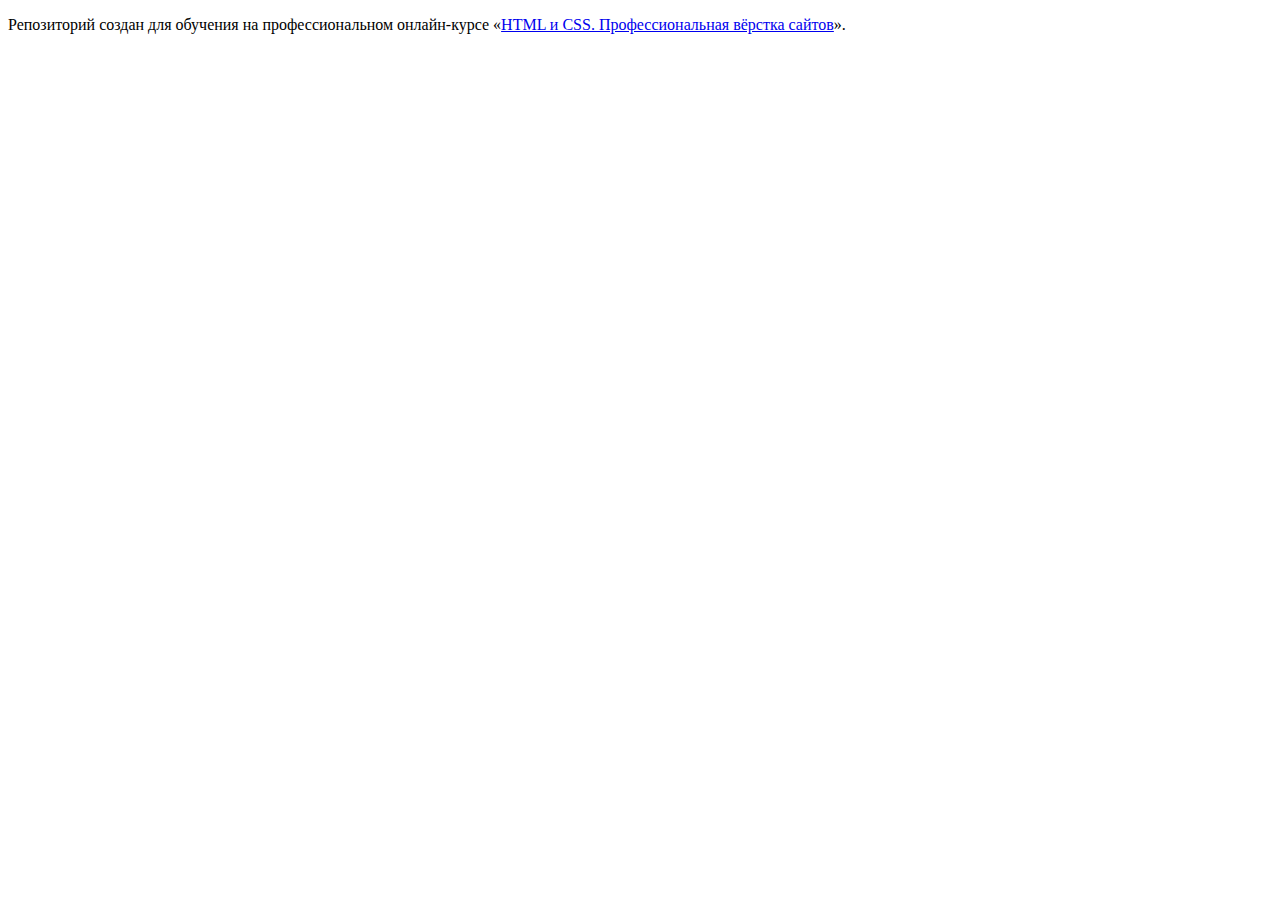
==== index.html @ f227cc2e ":hatching_chick:" ====
<!DOCTYPE html>
<html lang="ru">
  <head>
    <meta charset="utf-8">
    <title>HTML Academy: Седона</title>
  </head>
  <body>

    <p>Репозиторий создан для обучения на профессиональном онлайн‑курсе «<a href="https://htmlacademy.ru/intensive/htmlcss">HTML и CSS. Профессиональная вёрстка сайтов</a>».</p>

  </body>
</html>
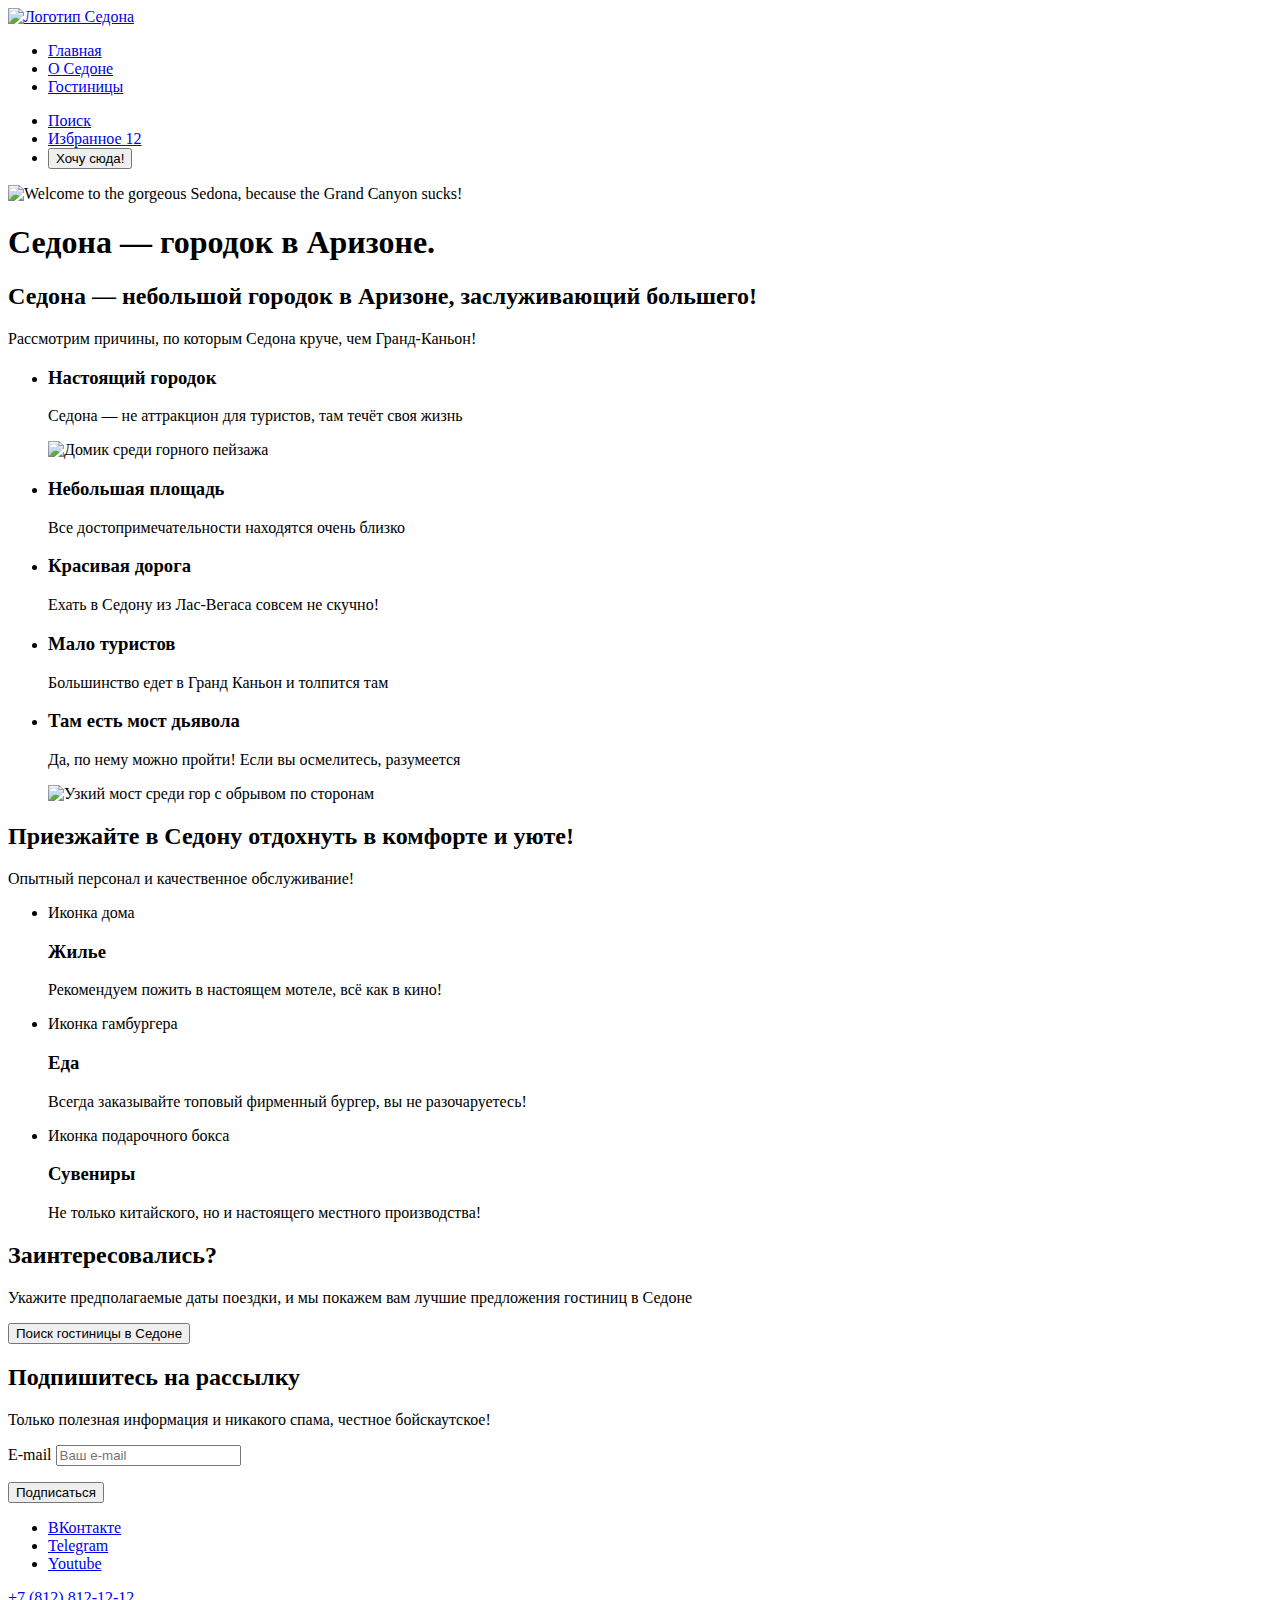
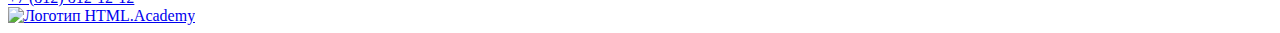
==== commit 6688d6e6: "Разметка всех страниц" ====
--- a/index.html
+++ b/index.html
@@ -1,12 +1,153 @@
 <!DOCTYPE html>
 <html lang="ru">
-  <head>
-    <meta charset="utf-8">
-    <title>HTML Academy: Седона</title>
-  </head>
-  <body>
-
-    <p>Репозиторий создан для обучения на профессиональном онлайн‑курсе «<a href="https://htmlacademy.ru/intensive/htmlcss">HTML и CSS. Профессиональная вёрстка сайтов</a>».</p>
-
-  </body>
+<head>
+  <meta charset="utf-8">
+  <title>HTML Academy: Седона</title>
+</head>
+<body>
+<header class="header-container" data-test="header">
+  <a href="index.html">
+    <img class="sedona-logo" src="" alt="Логотип Седона">
+  </a>
+  <nav class="nav-menu">
+    <ul>
+      <li class="nav-item nav-item-current">
+        <a class="nav-link" href="index.html">Главная</a>
+      </li>
+      <li class="nav-item">
+        <a class="nav-link" href="#">О Седоне</a>
+      </li>
+      <li class="nav-item">
+        <a class="nav-link" href="catalog.html">Гостиницы</a>
+      </li>
+    </ul>
+  </nav>
+  <div class="user-actions">
+    <ul>
+      <li class="nav-item">
+        <a class="nav-link nav-user-action-search" href="#">
+          <span class="visually-hidden">Поиск</span>
+        </a>
+      </li>
+      <li class="nav-item">
+        <a class="nav-link nav-user-action-favorite" href="#">
+          <span class="visually-hidden">Избранное</span>
+          <span class="favorite-count-item">12</span>
+        </a>
+      </li>
+      <li class="nav-item">
+        <button class="nav-link nav-user-action-to-book">Хочу сюда!</button>
+      </li>
+    </ul>
+  </div>
+</header>
+<main class="main-container" data-test="main">
+  <section class="hero" data-test="hero">
+    <img class="img-hero" src="#" alt="Welcome to the gorgeous Sedona, because the Grand Canyon sucks!">
+    <h1 class="visually-hidden">Седона — городок в Аризоне.</h1>
+  </section>
+  <section class="advantages" data-test="advantages">
+    <div class="advantage-wide-item">
+      <h2 class="wide-item-title">Седона — небольшой городок в Аризоне, заслуживающий большего!</h2>
+      <p class="wide-item-description">Рассмотрим причины, по которым Седона круче, чем Гранд-Каньон!</p>
+    </div>
+    <ul>
+      <li class="advantage-with-icon-item">
+        <div class="tile-item advantage-tile-item">
+          <h3 class="tile-item-title">Настоящий городок</h3>
+          <p class="tile-item-description">Седона — не аттракцион для туристов, там течёт своя жизнь</p>
+        </div>
+        <img class="advantage-img" src="" alt="Домик среди горного пейзажа">
+      </li>
+      <li class="tile-item advantage-tile-item">
+        <h3 class="tile-item-title">Небольшая площадь</h3>
+        <p class="tile-item-description">Все достопримечательности находятся очень близко</p>
+      </li>
+      <li class="tile-item advantage-tile-item">
+        <h3 class="tile-item-title">Красивая дорога</h3>
+        <p class="tile-item-description">Ехать в Седону из Лас-Вегаса совсем не скучно!</p>
+      </li>
+      <li class="tile-item advantage-tile-item">
+        <h3 class="tile-item-title">Мало туристов</h3>
+        <p class="tile-item-description">Большинство едет в Гранд Каньон и толпится там</p>
+      </li>
+      <li class="advantage-with-icon-item">
+        <div class="tile-item advantage-tile-item">
+          <h3 class="tile-item-title">Там есть мост дьявола</h3>
+          <p class="tile-item-description">Да, по нему можно пройти! Если вы осмелитесь, разумеется</p>
+        </div>
+        <img class="advantage-img" src="" alt="Узкий мост среди гор с обрывом по сторонам">
+      </li>
+    </ul>
+  </section>
+  <section class="infrastructure-description">
+    <div class="infrastructure-wide-item">
+      <h2 class="wide-item-title">Приезжайте в Седону отдохнуть в комфорте и уюте!</h2>
+      <p class="wide-item-description">Опытный персонал и качественное обслуживание!</p>
+    </div>
+    <ul class="infrastructure-items-list">
+      <li class="tile-item infrastructure-item">
+        <span class="visually-hidden">Иконка дома</span>
+        <h3 class="tile-item-title">Жилье</h3>
+        <p class="tile-item-description">Рекомендуем пожить в настоящем мотеле, всё как в кино!</p>
+      </li>
+      <li class="tile-item infrastructure-item">
+        <span class="visually-hidden">Иконка гамбургера</span>
+        <h3 class="tile-item-title">Еда</h3>
+        <p class="tile-item-description">Всегда заказывайте топовый фирменный бургер, вы не разочаруетесь!</p>
+      </li>
+      <li class="tile-item infrastructure-item">
+        <span class="visually-hidden">Иконка подарочного бокса</span>
+        <h3 class="tile-item-title">Сувениры</h3>
+        <p class="tile-item-description">Не только китайского, но и настоящего местного производства!</p>
+      </li>
+    </ul>
+  </section>
+  <section class="hotel-search-container" data-test="search">
+    <div>
+      <h2 class="wide-item-title">Заинтересовались?</h2>
+      <p class="wide-item-description">Укажите предполагаемые даты поездки, и мы покажем вам лучшие предложения гостиниц в Седоне</p>
+    </div>
+    <button class="hotel-search-btn">Поиск гостиницы в Седоне</button>
+  </section>
+  <aside class="index-page-subscribe subscribe-container" data-test="subscribe">
+    <div>
+      <h2 class="wide-item-title subscribe-title">Подпишитесь на рассылку</h2>
+      <p class="wide-item-description subscribe-description">Только полезная информация и никакого спама, честное бойскаутское!</p>
+    </div>
+    <form class="subscribe-form" action="https://echo.htmlacademy.ru/courses" method="post">
+      <p class="subscribe-form-name">
+        <label class="visually-hidden" for="email">E-mail</label>
+        <input type="email" id="email" name="email" placeholder="Ваш e-mail">
+      </p>
+      <button class="subscribe-btn" type="submit">Подписаться</button>
+    </form>
+  </aside>
+</main>
+<footer class="footer-container" data-test="footer">
+  <ul class="social-media">
+    <li class="social-media-item">
+      <a class="social-media-link" href="https://vk.com/htmlacademy">
+        <span class="visually-hidden">ВКонтакте</span>
+      </a>
+    </li>
+    <li class="social-media-item">
+      <a class="social-media-link" href="https://t.me/htmlacademy">
+        <span class="visually-hidden">Telegram</span>
+      </a>
+    </li>
+    <li class="social-media-item">
+      <a class="social-media-link" href="https://www.youtube.com/user/htmlacademyru">
+        <span class="visually-hidden">Youtube</span>
+      </a>
+    </li>
+  </ul>
+  <div class="phone">
+    <a href="tel:+78128121212">+7 (812) 812-12-12</a>
+  </div>
+  <a class="copyright" href="https://htmlacademy.ru/">
+    <img class="html-academy-logo" src="#" alt="Логотип HTML.Academy">
+  </a>
+</footer>
+</body>
 </html>
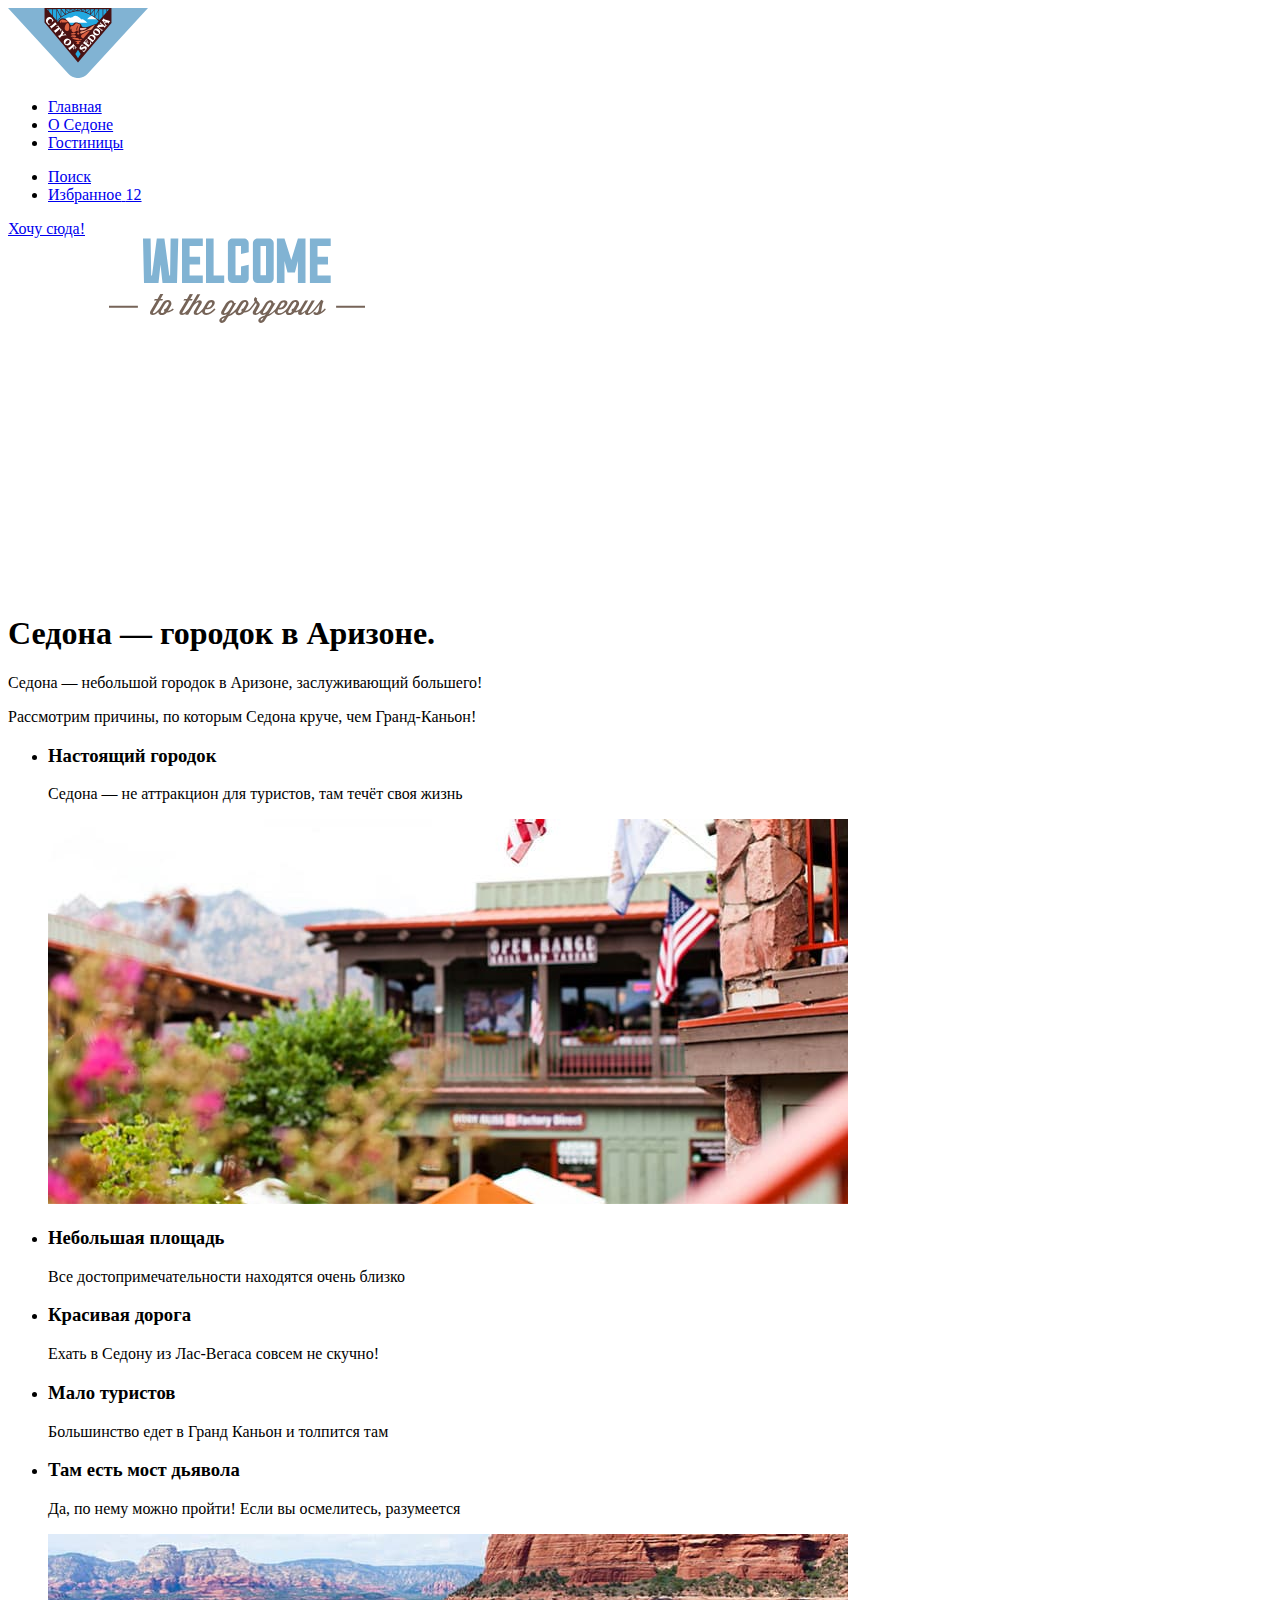
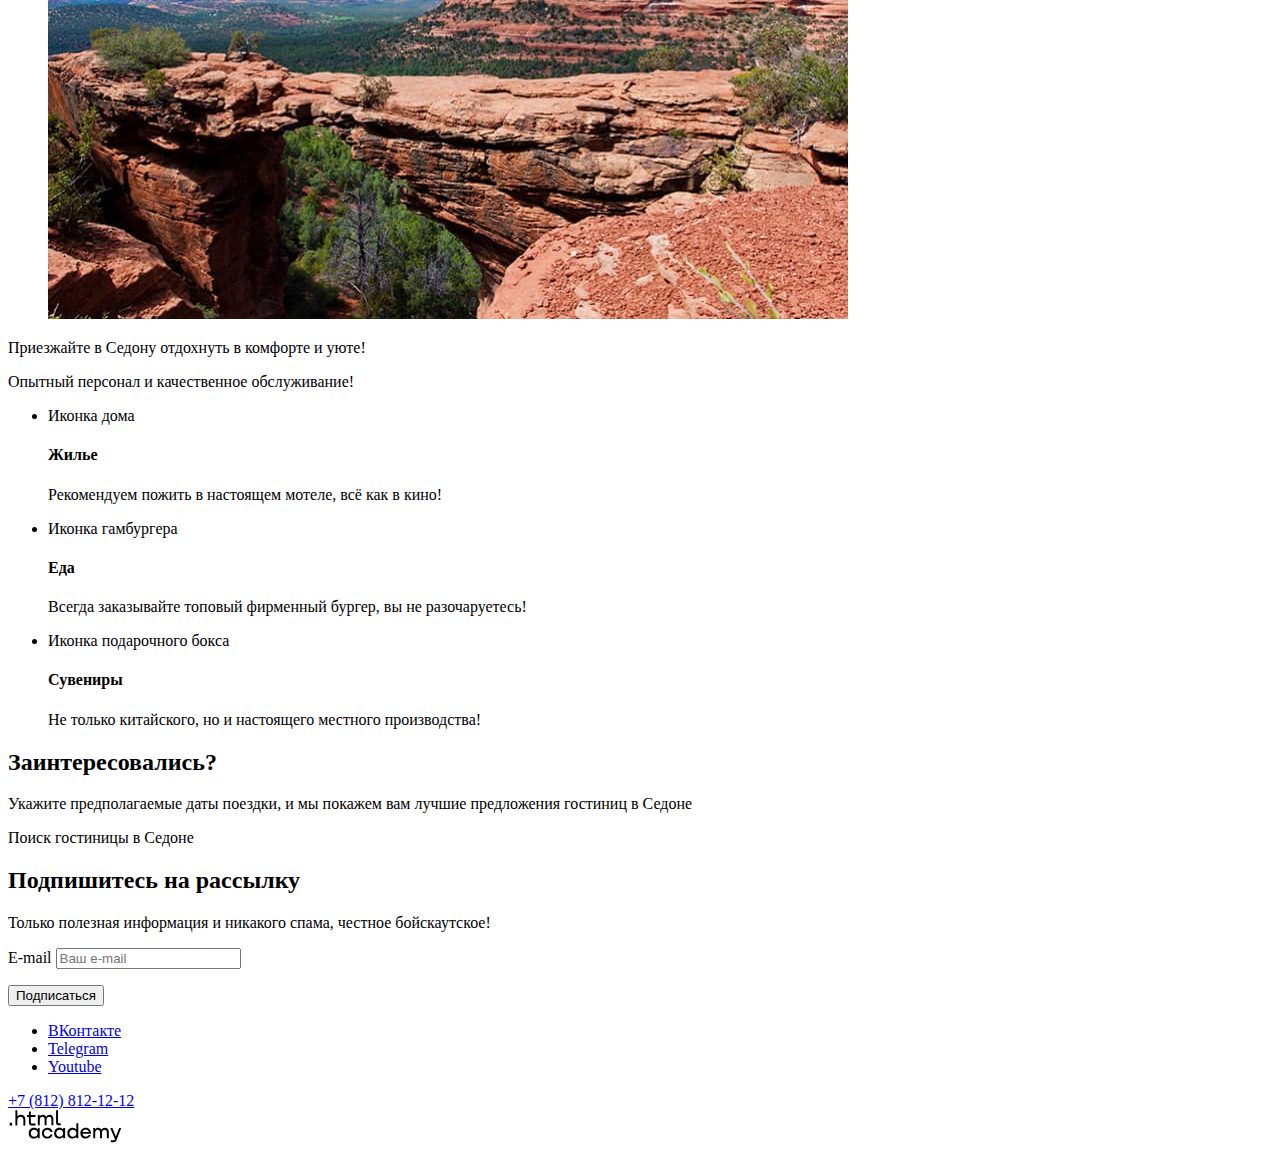
==== commit 1251bf55: "Добавил основную графику. В папку images скомпоновал необходимые изображения." ====
--- a/index.html
+++ b/index.html
@@ -7,7 +7,7 @@
 <body>
 <header class="header-container" data-test="header">
   <a href="index.html">
-    <img class="sedona-logo" src="" alt="Логотип Седона">
+    <img class="sedona-logo" src="images/logo-sedona.svg" width="140" height="70" alt="Логотип города Седона.">
   </a>
   <nav class="nav-menu">
     <ul>
@@ -35,20 +35,18 @@
           <span class="favorite-count-item">12</span>
         </a>
       </li>
-      <li class="nav-item">
-        <button class="nav-link nav-user-action-to-book">Хочу сюда!</button>
-      </li>
     </ul>
+    <a class="nav-link user-action-to-book" href="#">Хочу сюда!</a>
   </div>
 </header>
 <main class="main-container" data-test="main">
   <section class="hero" data-test="hero">
-    <img class="img-hero" src="#" alt="Welcome to the gorgeous Sedona, because the Grand Canyon sucks!">
+    <img class="img-hero" src="images/sedona-tagline.svg" width="458" height="352" alt="Welcome to the gorgeous Sedona, because the Grand Canyon sucks!">
     <h1 class="visually-hidden">Седона — городок в Аризоне.</h1>
   </section>
   <section class="advantages" data-test="advantages">
     <div class="advantage-wide-item">
-      <h2 class="wide-item-title">Седона — небольшой городок в Аризоне, заслуживающий большего!</h2>
+      <p class="wide-item-title">Седона — небольшой городок в Аризоне, заслуживающий большего!</p>
       <p class="wide-item-description">Рассмотрим причины, по которым Седона круче, чем Гранд-Каньон!</p>
     </div>
     <ul>
@@ -57,7 +55,7 @@
           <h3 class="tile-item-title">Настоящий городок</h3>
           <p class="tile-item-description">Седона — не аттракцион для туристов, там течёт своя жизнь</p>
         </div>
-        <img class="advantage-img" src="" alt="Домик среди горного пейзажа">
+        <img class="advantage-img" src="images/main/photo-1.jpg" width="800" height="385" alt="Домики на фоне гор.">
       </li>
       <li class="tile-item advantage-tile-item">
         <h3 class="tile-item-title">Небольшая площадь</h3>
@@ -76,29 +74,29 @@
           <h3 class="tile-item-title">Там есть мост дьявола</h3>
           <p class="tile-item-description">Да, по нему можно пройти! Если вы осмелитесь, разумеется</p>
         </div>
-        <img class="advantage-img" src="" alt="Узкий мост среди гор с обрывом по сторонам">
+        <img class="advantage-img" src="images/main/photo-2.jpg" alt="Каньон, горы, снова горы.">
       </li>
     </ul>
   </section>
   <section class="infrastructure-description">
     <div class="infrastructure-wide-item">
-      <h2 class="wide-item-title">Приезжайте в Седону отдохнуть в комфорте и уюте!</h2>
+      <p class="wide-item-title">Приезжайте в Седону отдохнуть в комфорте и уюте!</p>
       <p class="wide-item-description">Опытный персонал и качественное обслуживание!</p>
     </div>
     <ul class="infrastructure-items-list">
       <li class="tile-item infrastructure-item">
         <span class="visually-hidden">Иконка дома</span>
-        <h3 class="tile-item-title">Жилье</h3>
+        <h4 class="tile-item-title">Жилье</h4>
         <p class="tile-item-description">Рекомендуем пожить в настоящем мотеле, всё как в кино!</p>
       </li>
       <li class="tile-item infrastructure-item">
         <span class="visually-hidden">Иконка гамбургера</span>
-        <h3 class="tile-item-title">Еда</h3>
+        <h4 class="tile-item-title">Еда</h4>
         <p class="tile-item-description">Всегда заказывайте топовый фирменный бургер, вы не разочаруетесь!</p>
       </li>
       <li class="tile-item infrastructure-item">
         <span class="visually-hidden">Иконка подарочного бокса</span>
-        <h3 class="tile-item-title">Сувениры</h3>
+        <h4 class="tile-item-title">Сувениры</h4>
         <p class="tile-item-description">Не только китайского, но и настоящего местного производства!</p>
       </li>
     </ul>
@@ -108,7 +106,7 @@
       <h2 class="wide-item-title">Заинтересовались?</h2>
       <p class="wide-item-description">Укажите предполагаемые даты поездки, и мы покажем вам лучшие предложения гостиниц в Седоне</p>
     </div>
-    <button class="hotel-search-btn">Поиск гостиницы в Седоне</button>
+    <a class="hotel-search-btn">Поиск гостиницы в Седоне</a>
   </section>
   <aside class="index-page-subscribe subscribe-container" data-test="subscribe">
     <div>
@@ -146,7 +144,7 @@
     <a href="tel:+78128121212">+7 (812) 812-12-12</a>
   </div>
   <a class="copyright" href="https://htmlacademy.ru/">
-    <img class="html-academy-logo" src="#" alt="Логотип HTML.Academy">
+    <img class="html-academy-logo" src="images/logo-html-academy.svg" width="115" height="33" alt="Логотип HTML Academy">
   </a>
 </footer>
 </body>
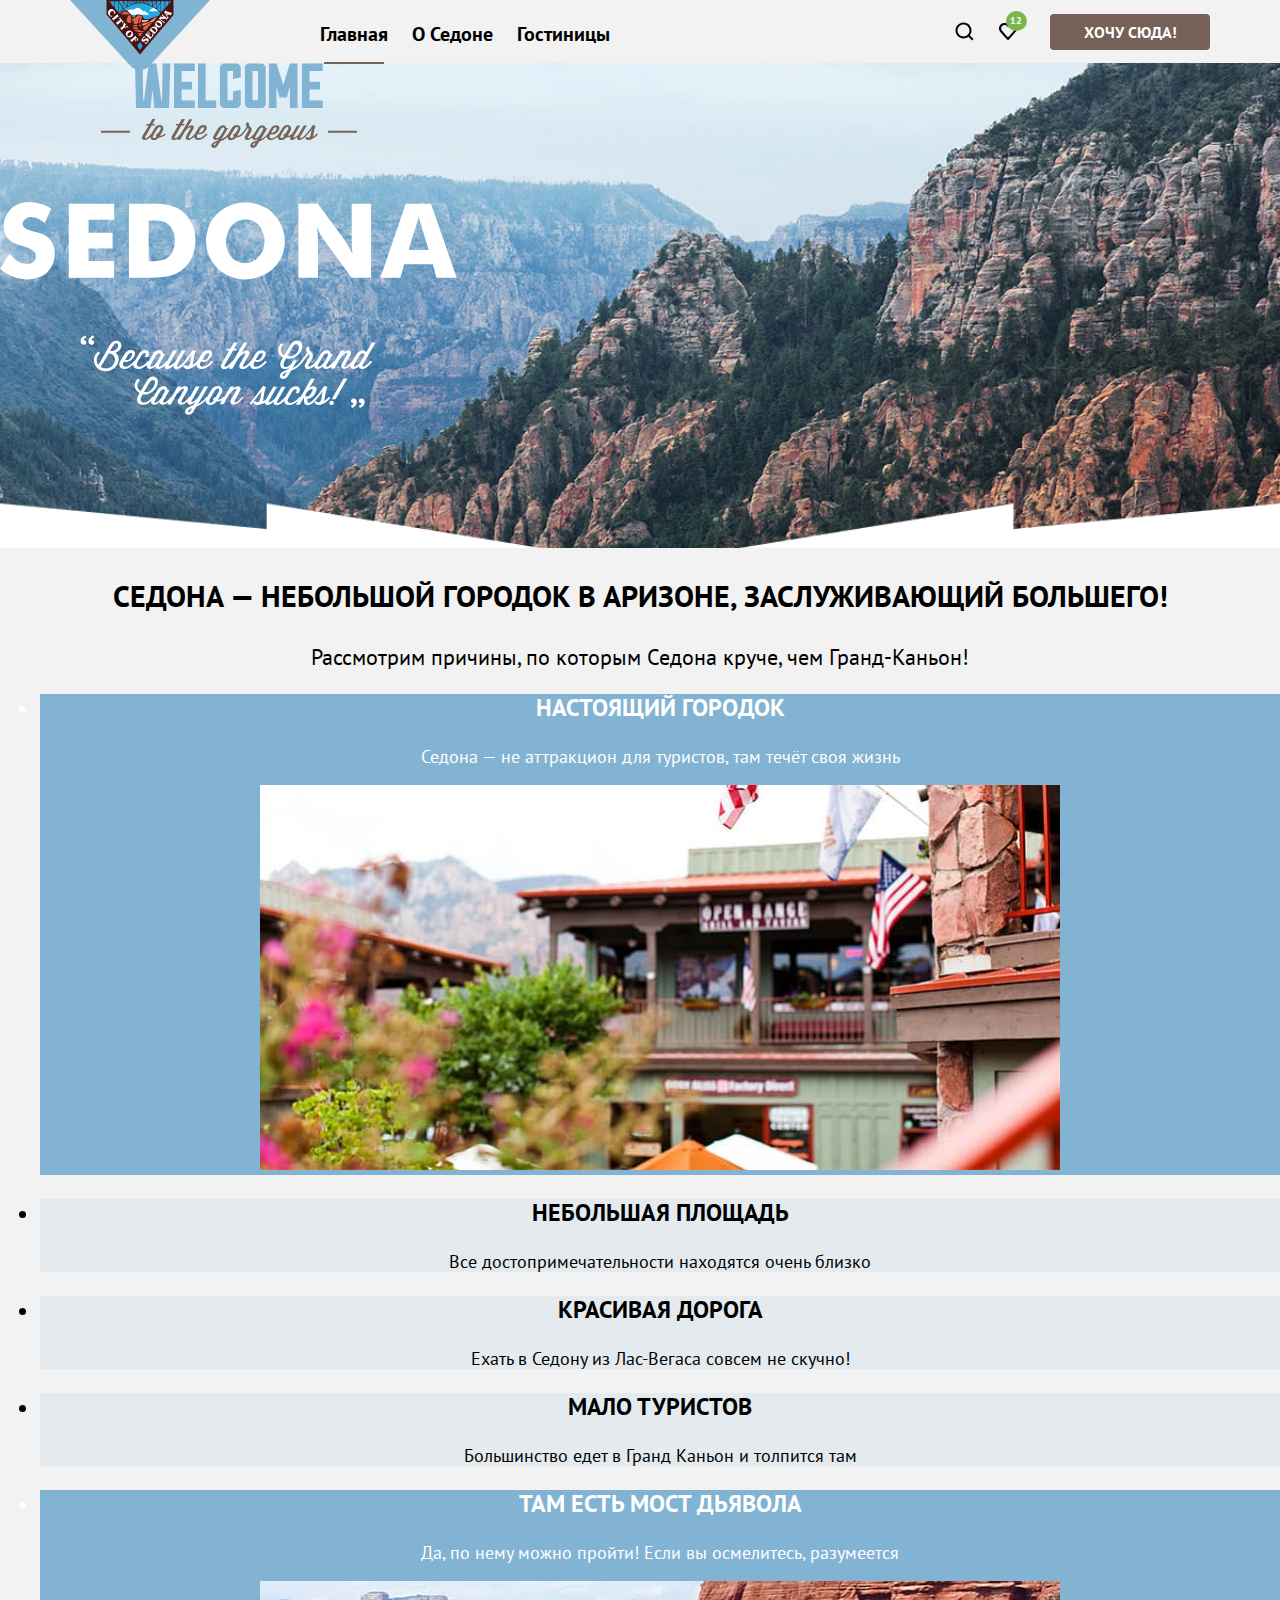
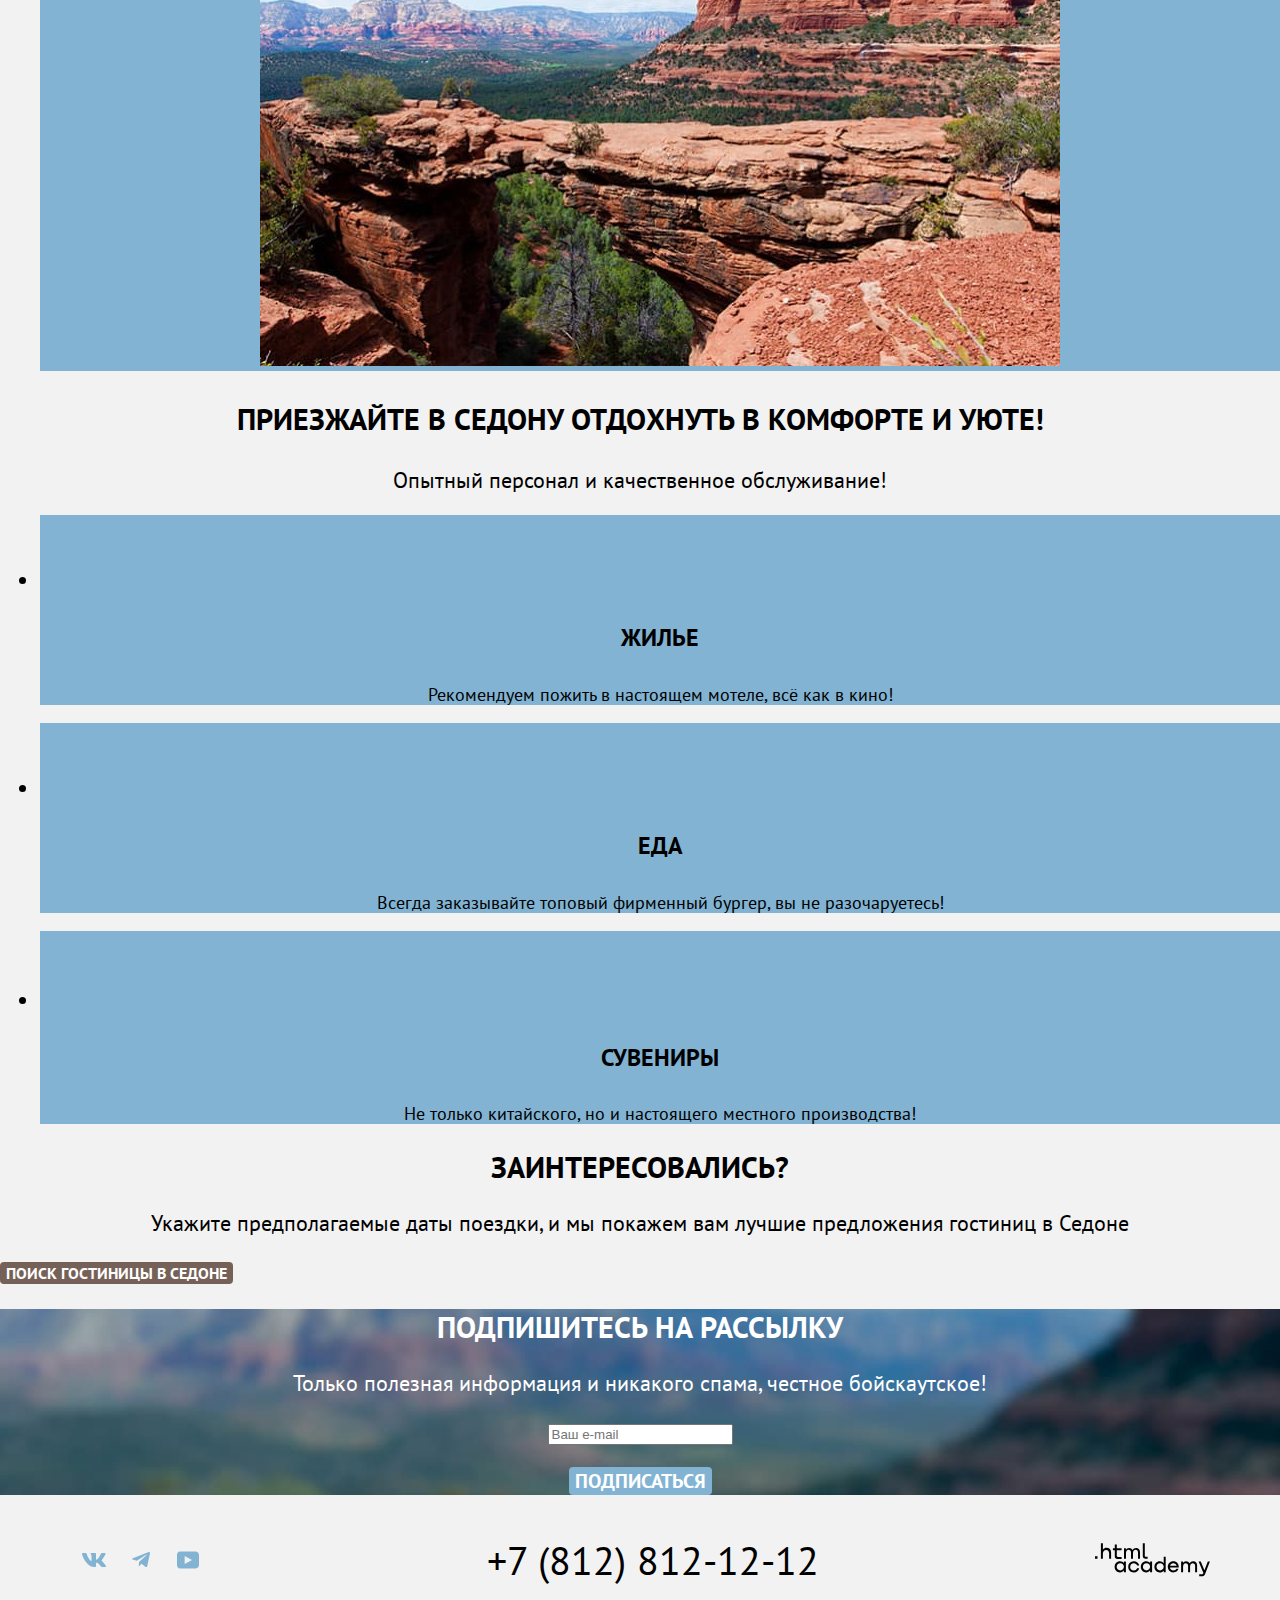
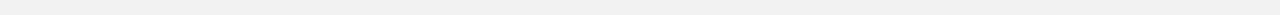
==== commit 99d9900d: "Завершил верстку header, footer. Для изображений добавил draggable=false." ====
--- a/index.html
+++ b/index.html
@@ -3,45 +3,80 @@
 <head>
   <meta charset="utf-8">
   <title>HTML Academy: Седона</title>
+  <link rel="stylesheet" href="./styles/styles.css">
+  <link rel="icon" type="image/png" sizes="32x32" href="./images/favicon.png">
 </head>
 <body>
 <header class="header-container" data-test="header">
-  <a href="index.html">
-    <img class="sedona-logo" src="images/logo-sedona.svg" width="140" height="70" alt="Логотип города Седона.">
-  </a>
-  <nav class="nav-menu">
-    <ul>
-      <li class="nav-item nav-item-current">
-        <a class="nav-link" href="index.html">Главная</a>
-      </li>
-      <li class="nav-item">
-        <a class="nav-link" href="#">О Седоне</a>
-      </li>
-      <li class="nav-item">
-        <a class="nav-link" href="catalog.html">Гостиницы</a>
-      </li>
-    </ul>
-  </nav>
+  <div class="logo-navigation-container">
+    <a class="sedona-logo" href="index.html" aria-current="page">
+      <img src="./images/logo-sedona.svg" draggable="false" width="140" height="70" alt="Логотип города Седона.">
+    </a>
+    <nav class="nav-menu">
+      <ul class="nav-list">
+        <li class="nav-item nav-item-current">
+          <a class="nav-link" href="#">Главная</a>
+        </li>
+        <li class="nav-item">
+          <a class="nav-link" href="#">О Седоне</a>
+        </li>
+        <li class="nav-item">
+          <a class="nav-link" href="catalog.html">Гостиницы</a>
+        </li>
+      </ul>
+    </nav>
+  </div>
   <div class="user-actions">
-    <ul>
-      <li class="nav-item">
+    <ul class="nav-user-list">
+      <li class="nav-user-item">
         <a class="nav-link nav-user-action-search" href="#">
           <span class="visually-hidden">Поиск</span>
+          <svg
+            aria-hidden="true"
+            focusable="false"
+            width="20"
+            height="20"
+            viewBox="0 0 20 20"
+            fill="none"
+            xmlns="http://www.w3.org/2000/svg"
+          >
+            <path d="M19.5 18.0083L15.8 14.3287C16.8 13.0359 17.5 11.3453 17.5 9.4558C17.5 5.08011 13.9 1.5 9.5 1.5C5.1 1.5 1.5 5.17956 1.5 9.55525C1.5 13.9309 5.1 17.511 9.5 17.511C11.3 17.511 13 16.9144 14.4 15.8204L18.1 19.5L19.5 18.0083ZM9.5 15.5221C6.2 15.5221 3.5 12.837 3.5 9.55525C3.5 6.27348 6.2 3.5884 9.5 3.5884C12.8 3.5884 15.5 6.27348 15.5 9.55525C15.5 12.837 12.8 15.5221 9.5 15.5221Z" fill="black" />
+          </svg>
         </a>
       </li>
-      <li class="nav-item">
+      <li class="nav-user-item">
         <a class="nav-link nav-user-action-favorite" href="#">
           <span class="visually-hidden">Избранное</span>
+          <svg
+            aria-hidden="true"
+            focusable="false"
+            width="20"
+            height="20"
+            viewBox="0 0 20 20"
+            fill="none"
+            xmlns="http://www.w3.org/2000/svg"
+          >
+            <path d="M9.9 19a.9.9 0 0 1-.8-.4c-5.4-6.1-6.7-7.5-7-7.9A5.4 5.4 0 0 1 6.5 2C7.8 2 9 2.5 10 3.3a5.46 5.46 0 0 1 9 4.1c0 1.3-.5 2.5-1.3 3.4l-7 7.9c-.2.2-.4.3-.8.3Zm-6-9.5c.3.4 3.5 4 6.1 6.9l6.2-7c.5-.5.7-1.2.7-2 0-1.8-1.5-3.3-3.3-3.3-1 0-2 .5-2.7 1.3-.3.3-.6.4-.9.4-.3 0-.6-.2-.8-.4-.7-.8-1.7-1.3-2.7-1.3-1.8 0-3.3 1.5-3.3 3.3-.1.9.3 1.6.7 2.1-.1 0-.1 0 0 0Z" fill="#000" />
+          </svg>
           <span class="favorite-count-item">12</span>
         </a>
       </li>
     </ul>
-    <a class="nav-link user-action-to-book" href="#">Хочу сюда!</a>
+    <button class="user-action-to-book-btn">
+      Хочу сюда!
+    </button>
   </div>
 </header>
 <main class="main-container" data-test="main">
   <section class="hero" data-test="hero">
-    <img class="img-hero" src="images/sedona-tagline.svg" width="458" height="352" alt="Welcome to the gorgeous Sedona, because the Grand Canyon sucks!">
+    <img
+      class="img-hero"
+      src="./images/sedona-tagline.svg"
+      width="458"
+      height="352"
+      draggable="false"
+      alt="Welcome to the gorgeous Sedona, because the Grand Canyon sucks!"
+    >
     <h1 class="visually-hidden">Седона — городок в Аризоне.</h1>
   </section>
   <section class="advantages" data-test="advantages">
@@ -55,7 +90,14 @@
           <h3 class="tile-item-title">Настоящий городок</h3>
           <p class="tile-item-description">Седона — не аттракцион для туристов, там течёт своя жизнь</p>
         </div>
-        <img class="advantage-img" src="images/main/photo-1.jpg" width="800" height="385" alt="Домики на фоне гор.">
+        <img
+          class="advantage-img"
+          src="./images/main/photo-1.jpg"
+          width="800"
+          height="385"
+          draggable="false"
+          alt="Домики на фоне гор."
+        >
       </li>
       <li class="tile-item advantage-tile-item">
         <h3 class="tile-item-title">Небольшая площадь</h3>
@@ -74,7 +116,7 @@
           <h3 class="tile-item-title">Там есть мост дьявола</h3>
           <p class="tile-item-description">Да, по нему можно пройти! Если вы осмелитесь, разумеется</p>
         </div>
-        <img class="advantage-img" src="images/main/photo-2.jpg" alt="Каньон, горы, снова горы.">
+        <img class="advantage-img" src="images/main/photo-2.jpg" draggable="false" alt="Каньон, горы, снова горы.">
       </li>
     </ul>
   </section>
@@ -85,17 +127,26 @@
     </div>
     <ul class="infrastructure-items-list">
       <li class="tile-item infrastructure-item">
-        <span class="visually-hidden">Иконка дома</span>
+        <svg width="77" height="72" fill="none" xmlns="http://www.w3.org/2000/svg">
+          <path d="M31.1 65h16V41.2h-16V65Zm3-20.9h10v18h-10v-18Z" fill="#83B3D3" />
+          <path d="m74.4 39.3 2.1-2.1-10-9.9V0H52.7v13.6L38.9 0 1.5 37.2l2.1 2.1 7.8-7.8v37.6h-4V72h64.2v-2.9h-5.1V31.5l7.9 7.8ZM63.5 69.1H14.4V28.5L38.9 4.1l24.6 24.4v40.6Zm0-44.7-7.9-7.9V2.9h8v21.5Z" fill="#83B3D3"/>
+          <path d="M31.3 27.1c0 4.3 3.5 7.7 7.8 7.7s7.8-3.5 7.8-7.7c0-4.3-3.5-7.7-7.8-7.7a7.7 7.7 0 0 0-7.8 7.7Zm7.9-5a5 5 0 0 1 5 4.9 5 5 0 0 1-5 4.9 5 5 0 0 1-5-4.9 5 5 0 0 1 5-4.9ZM21.5 41.2h-3v3.9h3v-3.9ZM27.4 41.2h-3v3.9h3v-3.9ZM21.5 47.2h-3v3.9h3v-3.9ZM27.4 47.2h-3v3.9h3v-3.9ZM53.5 41.2h-3v3.9h3v-3.9ZM59.4 41.2h-3v3.9h3v-3.9ZM53.5 47.2h-3v3.9h3v-3.9ZM59.4 47.2h-3v3.9h3v-3.9Z" fill="#83B3D3"/>
+        </svg>
         <h4 class="tile-item-title">Жилье</h4>
         <p class="tile-item-description">Рекомендуем пожить в настоящем мотеле, всё как в кино!</p>
       </li>
       <li class="tile-item infrastructure-item">
-        <span class="visually-hidden">Иконка гамбургера</span>
+        <svg width="76" height="72" fill="none" xmlns="http://www.w3.org/2000/svg">
+          <path d="M71.58 47.7H5.6c-2.3 0-4.11 1.9-4.11 4.3v3.5c0 2.4 1.9 4.3 4.11 4.3h.9v1.1c0 5.5 4.31 10.1 9.63 10.1h44.7c5.32 0 9.63-4.5 9.63-10.1v-1.1h.9c2.31 0 4.12-1.9 4.12-4.3V52a4 4 0 0 0-3.91-4.3Zm-3.91 13.2c0 3.9-3.01 7-6.72 7H16.14c-3.71 0-6.72-3.2-6.72-7v-1.1h58.25v1.1Zm5.1-5.4c0 .7-.6 1.3-1.2 1.3H5.52c-.7 0-1.2-.6-1.2-1.3V52c0-.7.6-1.3 1.2-1.3h65.97c.7 0 1.2.6 1.2 1.3.1 0 .1 3.5.1 3.5ZM17.14 39.4l5.41 4.1 5.32-4.1 5.3 4.1 5.32-4.1 5.42 4.1 5.31-4.1 5.31 4.1 5.42-4.1 5.31 4.1 6.22-4.7-1.7-2.5-4.52 3.4-5.31-4.1-5.42 4.1-5.31-4.1-5.31 4.1-5.42-4.1-5.31 4.1-5.31-4.1-5.32 4.1-5.41-4.1-5.31 4.1-4.52-3.4-1.7 2.5 6.22 4.7 5.3-4.1ZM9.52 32.5h60.95c0-.6.1-1.2.1-1.9v-1.2C69.87 13.7 55.84 1 38.6 1 21.25 1 7.21 13.7 6.51 29.5v1.2c0 .6 0 1.2.1 1.8h2.91ZM38.59 4c15.64 0 28.47 11.3 29.08 25.5H9.52C10.12 15.4 22.95 4 38.59 4Z" fill="#83B3D3"/>
+          <path d="M38.6 18.3c1.05 0 1.9-.9 1.9-2s-.85-2-1.9-2c-1.06 0-1.91.9-1.91 2s.85 2 1.9 2ZM30.77 13.2c1.06 0 1.9-.9 1.9-2s-.84-2-1.9-2c-1.05 0-1.9.9-1.9 2s.85 2 1.9 2ZM46.31 13.2c1.05 0 1.9-.9 1.9-2s-.85-2-1.9-2c-1.05 0-1.9.9-1.9 2s.85 2 1.9 2Z" fill="#83B3D3"/>
+        </svg>
         <h4 class="tile-item-title">Еда</h4>
         <p class="tile-item-description">Всегда заказывайте топовый фирменный бургер, вы не разочаруетесь!</p>
       </li>
       <li class="tile-item infrastructure-item">
-        <span class="visually-hidden">Иконка подарочного бокса</span>
+        <svg width="76" height="76" fill="none" xmlns="http://www.w3.org/2000/svg">
+          <path d="M67.6 22.5H42.8c13.8-7 14.9-11.3 14.4-13.7-1.2-4-5.7-7-10-5.5-5.6 2.2-7.1 10.5-8.6 16.5-2-6.1-3.8-13.8-8.2-17.8a7.3 7.3 0 0 0-5.8-2c-4 .4-9.8 5.5-7.5 11 2.3 5.5 9.7 8.9 14.6 11.6H9.4a2.9 2.9 0 0 0-2.9 2.9v11.3c0 1.6 1.3 2.9 2.9 2.9h.3V76h57.8V39.6h.1c1.6 0 2.9-1.3 2.9-3V25.5c0-1.6-1.3-3-2.9-3ZM48.9 5.9c2.1-.3 5 1.3 5.3 3.2.4 2.8-3.4 5.3-5.1 6.4-2.5 1.7-4.9 2.6-7.3 4 .9-3.6 2.5-13 7.1-13.6ZM26 15.9c-2.2-1.5-6.5-4.4-6.4-7.8.1-3.7 5.7-6.7 8.8-4 3.9 3.5 5.7 11.2 7.1 16.7-3.2-1.5-6.3-2.8-9.5-5ZM32 73H12.6V39.6H32V73Zm0-36.5H9.5v-11H32v11Zm10.2 0V73H35V25.6h7.2v10.9ZM64.5 73H45.1V39.6h19.4V73Zm2.9-36.5H45.1v-11h22.3v11Z" fill="#83B3D3"/>
+        </svg>
         <h4 class="tile-item-title">Сувениры</h4>
         <p class="tile-item-description">Не только китайского, но и настоящего местного производства!</p>
       </li>
@@ -106,7 +157,9 @@
       <h2 class="wide-item-title">Заинтересовались?</h2>
       <p class="wide-item-description">Укажите предполагаемые даты поездки, и мы покажем вам лучшие предложения гостиниц в Седоне</p>
     </div>
-    <a class="hotel-search-btn">Поиск гостиницы в Седоне</a>
+    <button class="hotel-search-btn">
+      <a href="#">Поиск гостиницы в Седоне</a>
+    </button>
   </section>
   <aside class="index-page-subscribe subscribe-container" data-test="subscribe">
     <div>
@@ -127,24 +180,71 @@
     <li class="social-media-item">
       <a class="social-media-link" href="https://vk.com/htmlacademy">
         <span class="visually-hidden">ВКонтакте</span>
+        <svg
+          class="social-icon"
+          aria-hidden="true"
+          focusable="false"
+          width="25"
+          height="14"
+          viewBox="0 0 25 14"
+          fill="none"
+          xmlns="http://www.w3.org/2000/svg"
+        >
+          <path fill-rule="evenodd" clip-rule="evenodd" d="M23.95.95c.17-.55 0-.95-.8-.95h-2.62c-.67 0-.98.35-1.14.73 0 0-1.34 3.2-3.23 5.27-.61.6-.89.8-1.22.8-.17 0-.42-.2-.42-.74V.95c0-.66-.19-.95-.74-.95H9.65c-.42 0-.67.3-.67.6 0 .61.95.76 1.05 2.5v3.8c0 .84-.16.99-.5.99-.88 0-3.05-3.21-4.33-6.89-.25-.71-.5-1-1.17-1H1.4C.65 0 .5.35.5.73c0 .68.89 4.07 4.14 8.55C6.81 12.34 9.87 14 12.65 14c1.67 0 1.88-.37 1.88-1v-2.32c0-.73.16-.88.68-.88.4 0 1.06.2 2.62 1.67C19.61 13.22 19.9 14 20.9 14h2.63c.75 0 1.13-.37.91-1.1-.24-.72-1.09-1.77-2.22-3.02-.6-.7-1.53-1.47-1.8-1.86-.4-.49-.28-.7 0-1.14 0 0 3.2-4.43 3.53-5.93Z" />
+        </svg>
       </a>
     </li>
     <li class="social-media-item">
       <a class="social-media-link" href="https://t.me/htmlacademy">
         <span class="visually-hidden">Telegram</span>
+        <svg
+          class="social-icon"
+          aria-hidden="true"
+          focusable="false"
+          width="19"
+          height="16"
+          viewBox="0 0 19 16"
+          fill="none"
+          xmlns="http://www.w3.org/2000/svg"
+        >
+          <path d="M17.29.1 1.34 6.25c-1.09.43-1.08 1.04-.2 1.31l4.1 1.28 9.47-5.98c.44-.27.85-.12.52.18L7.55 9.96l-.28 4.22c.41 0 .6-.19.83-.41l1.99-1.93 4.13 3.05c.77.42 1.31.2 1.5-.7l2.72-12.8C18.72.27 18-.23 17.29.09Z" />
+        </svg>
       </a>
     </li>
     <li class="social-media-item">
       <a class="social-media-link" href="https://www.youtube.com/user/htmlacademyru">
         <span class="visually-hidden">Youtube</span>
+        <svg
+          class="social-icon"
+          aria-hidden="true"
+          focusable="false"
+          width="23"
+          height="18"
+          viewBox="0 0 23 18"
+          fill="none"
+          xmlns="http://www.w3.org/2000/svg"
+        >
+          <path d="M19.1.5H3.68C1.81.5.5 2.1.5 3.9V14c0 1.9 1.31 3.5 3.17 3.5h15.66c1.64 0 3.17-1.6 3.17-3.4V3.9C22.28 2.1 20.97.5 19.1.5ZM8.17 13.04V4.96L15.5 9l-7.34 4.04Z" />
+        </svg>
       </a>
     </li>
   </ul>
-  <div class="phone">
-    <a href="tel:+78128121212">+7 (812) 812-12-12</a>
+  <div class="contact-info">
+    <a class="phone" href="tel:+78128121212">+7 (812) 812-12-12</a>
   </div>
   <a class="copyright" href="https://htmlacademy.ru/">
-    <img class="html-academy-logo" src="images/logo-html-academy.svg" width="115" height="33" alt="Логотип HTML Academy">
+    <svg
+      class="html-academy-logo"
+      aria-hidden="true"
+      aria-label="Логотип HTML Академия."
+      width="115"
+      height="34"
+      viewBox="0 0 115 34"
+      fill="none"
+      xmlns="http://www.w3.org/2000/svg"
+    >
+      <path d="M0 13.26v2.6h2.5v-2.6H0ZM11.6 4.86c-1.6 0-2.8.7-3.6 1.7h-.1V.36h-2v15.5h2v-5.3c0-2.1 1.3-3.6 3.3-3.6 1.8 0 2.9 1.4 2.9 3.2v5.7h2v-6.1c.1-3-1.8-4.9-4.5-4.9ZM26.6 5.16h-4.8v-3.7h-2v3.8h-1.9v2h1.9v6c0 1.7 1 2.7 2.7 2.7h4.1v-2h-3.7c-.7 0-1.1-.4-1.1-1.1v-5.7h4.8v-2ZM41.1 4.96c-1.6 0-2.9.8-3.5 2.1h-.1c-.6-1.2-1.8-2.1-3.4-2.1-1.4 0-2.5.8-3.1 1.8h-.1v-1.6H29v10.6h2v-5.4c0-2 1-3.5 2.6-3.5 1.5 0 2.4 1 2.4 2.6v6.3h2v-5.6c0-2.4 1.4-3.3 2.6-3.3 1.5 0 2.4 1 2.4 2.6v6.3h2v-6.5c.1-2.5-1.4-4.3-3.9-4.3ZM47.8 13.06c0 1.7 1 2.7 2.8 2.7h2v-2h-1.7c-.7 0-1.1-.4-1.1-1.1V.36h-2v12.7ZM28.9 20.06c-.9-1.1-2.2-1.8-3.9-1.8-3.1 0-5.4 2.3-5.4 5.6s2.3 5.6 5.4 5.6c1.8 0 3-.8 3.8-1.9h.1v1.6h2v-10.6h-2v1.5Zm-3.6 7.4c-2.2 0-3.6-1.6-3.6-3.6s1.4-3.6 3.6-3.6 3.6 1.6 3.6 3.6c0 1.9-1.4 3.6-3.6 3.6ZM44.2 22.36c-.5-2.4-2.6-4.1-5.4-4.1a5.4 5.4 0 0 0-5.6 5.6c0 3.1 2.2 5.6 5.6 5.6 2.8 0 4.9-1.8 5.4-4.2h-2.1a3.4 3.4 0 0 1-3.3 2.3c-2.2 0-3.6-1.6-3.6-3.6s1.4-3.6 3.6-3.6c1.6 0 2.8 1 3.3 2.2h2.1v-.2ZM55.1 20.06c-.9-1.1-2.2-1.8-3.9-1.8-3.1 0-5.4 2.3-5.4 5.6s2.3 5.6 5.4 5.6c1.8 0 3-.8 3.8-1.9h.1v1.6h2v-10.6h-2v1.5Zm-3.6 7.4c-2.2 0-3.6-1.6-3.6-3.6s1.4-3.6 3.6-3.6 3.6 1.6 3.6 3.6c0 1.9-1.5 3.6-3.6 3.6ZM68.7 20.16c-.9-1.1-2.2-1.9-3.9-1.9-3.1 0-5.4 2.3-5.4 5.6s2.2 5.6 5.4 5.6c1.7 0 3-.8 3.8-1.8h.1v1.5h2v-15.4h-2v6.4Zm-3.6 7.3c-2.2 0-3.6-1.6-3.6-3.6s1.4-3.6 3.6-3.6 3.6 1.6 3.6 3.6c-.1 2-1.5 3.6-3.6 3.6ZM78.3 18.26c-3.3 0-5.5 2.5-5.5 5.6 0 3 2.1 5.6 5.5 5.6 2.5 0 4.5-1.3 5.2-3.6h-2.1c-.5 1-1.6 1.6-3 1.6-1.9 0-3.3-1.3-3.4-2.9h8.8c.2-3.6-2-6.3-5.5-6.3Zm0 1.9c1.7 0 3 1 3.3 2.6h-6.5c.3-1.5 1.5-2.6 3.2-2.6ZM98.2 18.26c-1.6 0-2.9.8-3.6 2h-.1c-.6-1.2-1.8-2-3.4-2-1.4 0-2.5.7-3.1 1.8v-1.5h-1.9v10.6h2v-5.4c0-2 1-3.4 2.6-3.5 1.5 0 2.4 1 2.4 2.6v6.3h2v-5.6c0-2.4 1.4-3.3 2.6-3.3 1.5 0 2.4 1 2.4 2.6v6.3h2v-6.5c.1-2.6-1.4-4.4-3.9-4.4ZM109.4 27.36l-3.6-8.9h-2.2l4.8 11.6c-.3.9-.7 1.2-1.7 1.2h-2.5v2h2.5c1.8 0 2.8-.8 3.5-2.6l4.7-12.2h-2.1l-3.4 8.9Z" />
+    </svg>
   </a>
 </footer>
 </body>
--- a/styles/styles.css
+++ b/styles/styles.css
@@ -0,0 +1,513 @@
+@font-face{
+  font-family: "PT Sans";
+  src: url("../fonts/ptsans-400.woff2") format("woff2");
+  font-style: normal;
+  font-weight: 400;
+  font-display: swap;
+}
+
+@font-face{
+  font-family: "PT Sans";
+  src: url("../fonts/ptsans-700.woff2") format("woff2");
+  font-style: normal;
+  font-weight: 700;
+  font-display: swap;
+}
+
+*, *::before, *::after{
+  box-sizing: border-box;
+}
+
+body{
+  margin: 0;
+  padding: 0;
+  background-color: #F2F2F2;
+  font-family: "PT Sans", sans-serif;
+  font-size: 22px;
+  color: #000000;
+  line-height: 26px;
+  text-decoration: none;
+  min-height: 1200px;
+}
+
+a{
+  text-decoration: none;
+  color: #000;
+}
+
+button{
+  border: none;
+  font-family: inherit;
+  color: #FFFFFF;
+  background-color: #756157;
+  font-size: 16px;
+  font-weight: 700;
+  text-align: center;
+  text-transform: uppercase;
+  border-radius: 4px;
+  cursor: pointer;
+}
+
+.visually-hidden{
+  position: absolute;
+  width: 1px;
+  height: 1px;
+  padding: 0;
+  margin: -1px;
+  overflow: hidden;
+  clip: rect(0, 0, 0, 0);
+  border: 0;
+}
+
+.nav-menu{
+  font-size: 20px;
+  line-height: 24px;
+  position: relative;
+  margin-left: 238px;
+}
+
+.nav-item{
+  font-size: 20px;
+  font-weight: 700;
+  line-height: 24px;
+}
+
+.user-action-to-book-btn{
+  line-height: 20px;
+}
+
+.hotel-search-btn a,
+.user-action-to-book-btn a{
+  font-size: 16px;
+  color: #FFFFFF;
+}
+
+.favorite-count-item{
+  background: #7DB54F;
+  color: #FFFFFF;
+  text-align: center;
+  font-size: 10px;
+  line-height: 10px;
+}
+
+.hero{
+  background-color: #68A2CA;
+  background-image: url("../images/background-tagline.jpg");
+  height: 485px;
+  background-size: cover;
+  background-repeat: no-repeat;
+  background-position: center;
+}
+
+.wide-item-title{
+  font-weight: 700;
+  font-size: 30px;
+  line-height: 36px;
+  text-align: center;
+  text-transform: uppercase;
+}
+
+.wide-item-description{
+  text-align: center;
+}
+
+.advantage-with-icon-item{
+  background-color: #82B3D3;
+  color: #FFFFFF;
+  text-align: center;
+}
+
+.tile-item{
+  background-color: #82B3D3;
+  text-align: center;
+}
+
+.advantage-tile-item{
+  background-color: rgba(131, 179, 211, 0.12);
+}
+
+.tile-item-title{
+  font-size: 24px;
+  font-weight: 700;
+  line-height: 28px;
+  text-transform: uppercase;
+}
+
+.tile-item-description{
+  font-size: 18px;
+  line-height: 21px;
+  text-align: center;
+}
+
+.subscribe-container{
+  background-color: #68A2CA;
+  background-image: url("../images/background-subscribe.jpg");
+  background-size: cover;
+  background-repeat: no-repeat;
+  background-position: center;
+  color: #FFFFFF;
+  text-align: center;
+}
+
+.subscribe-btn{
+  background-color: #82B3D3;
+  font-size: 20px;
+}
+
+.breadcrumbs{
+  font-size: 20px;
+}
+
+.catalog-header-title{
+  font-weight: 700;
+  font-size: 60px;
+}
+
+.catalog-header{
+  background-color: lightblue;
+  background-image: url("../images/background-filter.jpg");
+  background-size: cover;
+  background-repeat: no-repeat;
+  background-position: center;
+  width: 1200px;
+  color: #FFFFFF;
+}
+
+.filter-title{
+  font-size: 24px;
+  font-weight: 700;
+  line-height: 28px;
+  text-align: center;
+  text-transform: uppercase;
+}
+
+.filter-list .control{
+  font-size: 18px;
+  line-height: 21px;
+  text-align: center;
+}
+
+.submit-btn,
+.reset-btn{
+  background-color: #82B3D3;
+}
+
+.hotel-count-title{
+  font-size: 30px;
+  font-weight: 700;
+  line-height: 36px;
+  text-transform: uppercase;
+}
+
+.catalog-item-title{
+  font-size: 24px;
+  font-weight: 700;
+  line-height: 28px;
+}
+
+.catalog-item-price{
+  font-size: 18px;
+  line-height: 21px;
+}
+
+.catalog-item-btn{
+  font-size: 16px;
+}
+
+.catalog-item-detail-info-btn{
+  background-color: #756157;
+}
+
+.catalog-item-btn a{
+  color: #FFFFFF;
+}
+
+.catalog-item-add-favorite-btn{
+  background-color: #82B3D3;
+}
+
+.pagination-link{
+  background-color: #82B3D3;
+  border: none;
+  border-radius: 4px;
+  text-align: center;
+  font-size: 20px;
+  font-weight: 700;
+  line-height: 36px;
+  text-transform: uppercase;
+  color:#FFFFFF;
+}
+
+.pagination-current{
+  background-color: #F2F2F2;
+  color: #000;
+}
+
+/*HEADER*/
+
+.header-container {
+  display: flex;
+  align-items: center;
+  justify-content: space-between;
+  margin: 0 auto;
+  padding: 0 70px;
+}
+
+.nav-list {
+  display: flex;
+  flex-wrap: wrap;
+  width: 460px;
+  list-style: none;
+  padding: 0;
+  margin: 0;
+}
+
+.nav-link {
+  display: block;
+  font-size: 20px;
+  font-weight: 700;
+  line-height: 24px;
+  text-transform: capitalize;
+  text-align: center;
+  text-decoration: none;
+  color: #000000;
+  padding: 20px 16px;
+}
+
+.nav-link:hover,
+.nav-link:focus {
+  color: #756157;
+  outline: none;
+}
+
+.nav-link:active {
+  color: #756157;
+  opacity: 0.3;
+  outline: none;
+}
+
+.sedona-logo {
+  width: 140px;
+  position: absolute;
+  top: 0;
+  left: 0;
+  margin-left: 70px;
+}
+
+.sedona-logo:hover,
+.sedona-logo:focus {
+  opacity: 0.6;
+  cursor: pointer;
+}
+
+.sedona-logo:active {
+  opacity: 0.3;
+}
+
+.nav-item-current {
+  position: relative;
+}
+
+.nav-item-current::before {
+  position: absolute;
+  content: "";
+  bottom: -1px;
+  left: 16px;
+  z-index: 1;
+  width: calc(100% - 32px);
+  border-bottom: 2px solid #756257;
+}
+
+.user-actions {
+  display: grid;
+  grid-template-columns: 1fr 160px;
+  gap: 20px;
+  align-items: center;
+}
+
+.nav-user-list {
+  display: flex;
+  list-style: none;
+  margin: 0;
+  padding: 0;
+}
+
+.nav-link {
+  position: relative;
+  display: block;
+  text-decoration: none;
+  padding: 21px 12px 17px 12px;
+}
+
+.nav-link:hover,
+.nav-link:focus {
+  opacity: 0.6;
+  outline: none;
+}
+
+.nav-link:active {
+  opacity: 0.3;
+  outline: none;
+}
+
+.navigation-icon {
+  display: block;
+  position: absolute;
+  top: 0;
+  right: 0;
+  bottom: 0;
+  left: 0;
+  margin: auto;
+  fill: #000000;
+}
+
+.nav-user-action-favorite {
+  position: relative;
+}
+
+.favorite-count-item {
+  position: absolute;
+  top: 11px;
+  left: 20px;
+  min-width: 20px;
+  min-height: 20px;
+  font-size: 10px;
+  line-height: 10px;
+  padding: 5px 5px 5px 4px;
+  text-align: center;
+  background: #7DB54F;
+  border-radius: 50%;
+  color: #FFFFFF;
+}
+
+.user-action-to-book-btn {
+  width: 160px;
+  background-color: #756157;
+  padding: 8px 0;
+}
+
+a.user-action-to-book-btn {
+  text-decoration: none;
+  color: #FFFFFF;
+  margin: 0;
+}
+
+.user-action-to-book-btn:hover,
+.user-action-to-book-btn:focus {
+  background-color: #615048;
+  outline: none;
+}
+
+.user-action-to-book-btn:active {
+  background-color: rgba(117, 97, 87, 1);
+  color: rgba(255, 255, 255, 0.3);
+  outline: none;
+}
+
+/* FOOTER */
+
+.footer-container {
+  display: flex;
+  flex-direction: row;
+  justify-content: space-between;
+  align-items: center;
+  flex-wrap: wrap;
+  padding: 40px 70px 30px 70px;
+}
+
+.social-media {
+  display: flex;
+  align-items: center;
+  flex-wrap: wrap;
+  max-width: 200px;
+  padding: 0;
+  margin: 0;
+}
+
+.social-media-item {
+  list-style: none;
+}
+
+.social-media-link {
+  display: flex;
+  align-items: center;
+  position: relative;
+  width: 47px;
+  height: 40px;
+  text-decoration: none;
+}
+
+.social-media-link:hover,
+.social-media-link:focus {
+  outline: none;
+}
+
+.social-media-link:active .social-icon,
+.social-media-link:hover .social-icon,
+.social-media-link:focus .social-icon {
+  fill: #68A2CA;
+}
+
+.social-media-link:active .social-icon {
+  opacity: 0.3;
+}
+
+.social-icon {
+  fill: #83B3D3;
+  position: absolute;
+  top: 50%;
+  left: 50%;
+  transform: translate(-50%, -50%);
+}
+
+.contact-info {
+  display: flex;
+  flex-direction: column;
+}
+
+.phone {
+  text-decoration: none;
+  color: #000000;
+  width: 720px;
+  text-align: center;
+  font-size: 40px;
+  line-height: 40px;
+  text-transform: uppercase;
+  padding-top: 5px;
+  padding-bottom: 5px;
+}
+
+.phone:active,
+.phone:hover,
+.phone:focus {
+  color: #756157;
+  outline: none;
+}
+
+.phone:active {
+  opacity: 0.3;
+}
+
+.copyright {
+  display: block;
+  padding-top: 5px;
+}
+
+.html-academy-logo {
+  fill: #000000;
+}
+
+.copyright:hover,
+.copyright:focus {
+  outline: none;
+}
+
+.copyright:active .html-academy-logo,
+.copyright:hover .html-academy-logo,
+.copyright:focus .html-academy-logo {
+  fill: #756157;
+}
+
+.copyright:active .html-academy-logo {
+  opacity: 0.3;
+}
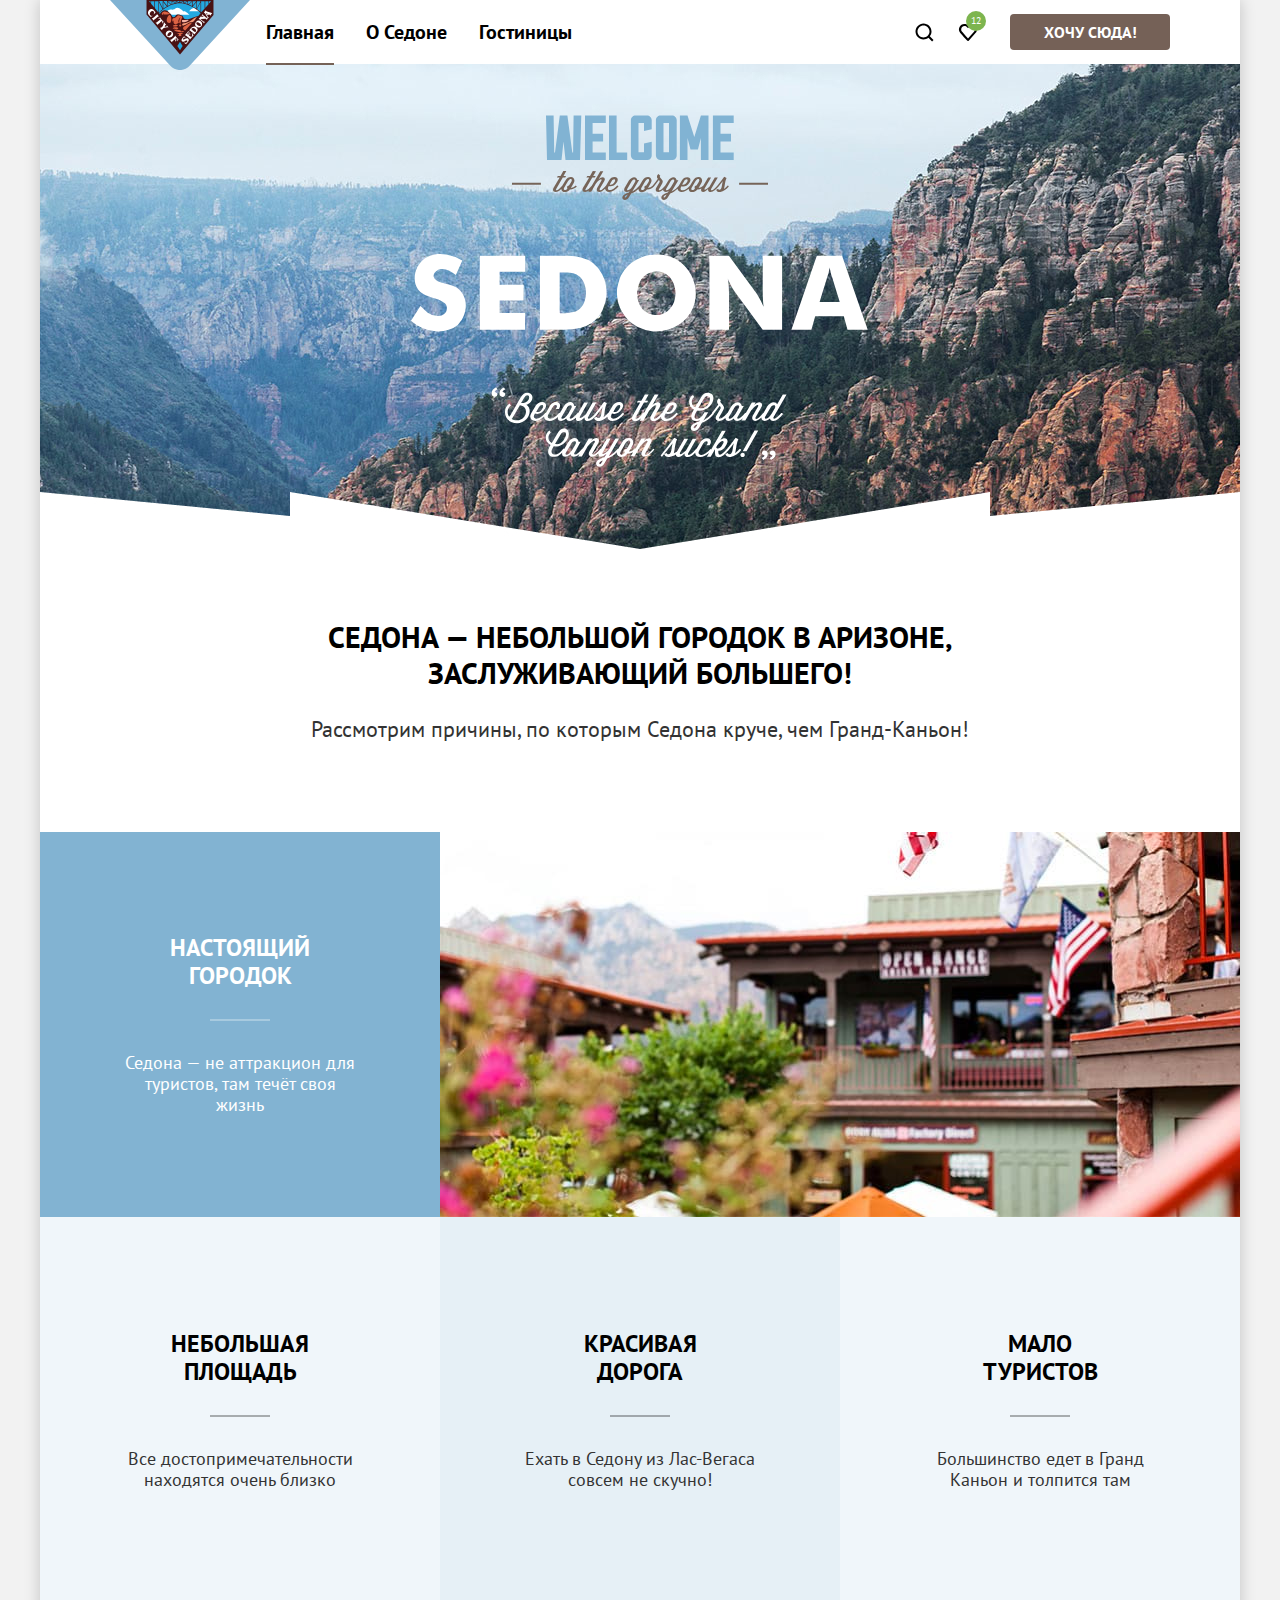
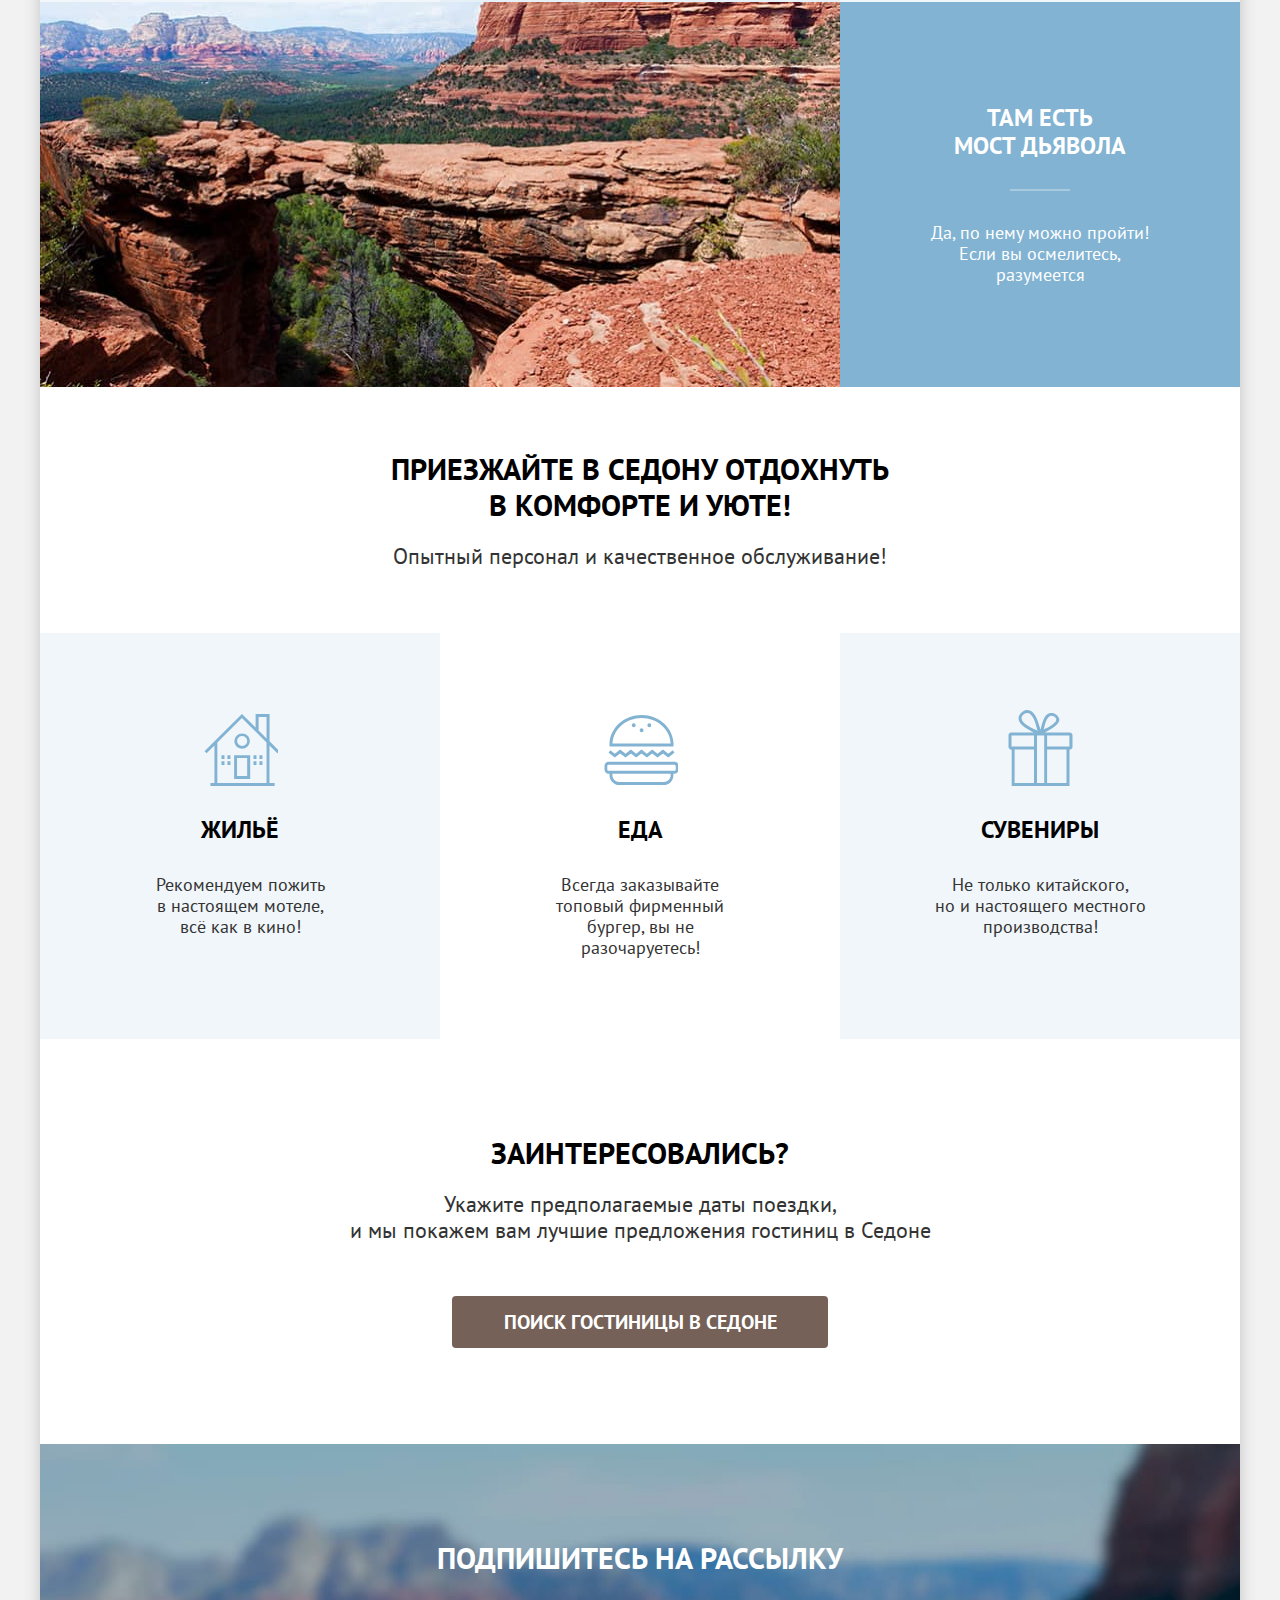
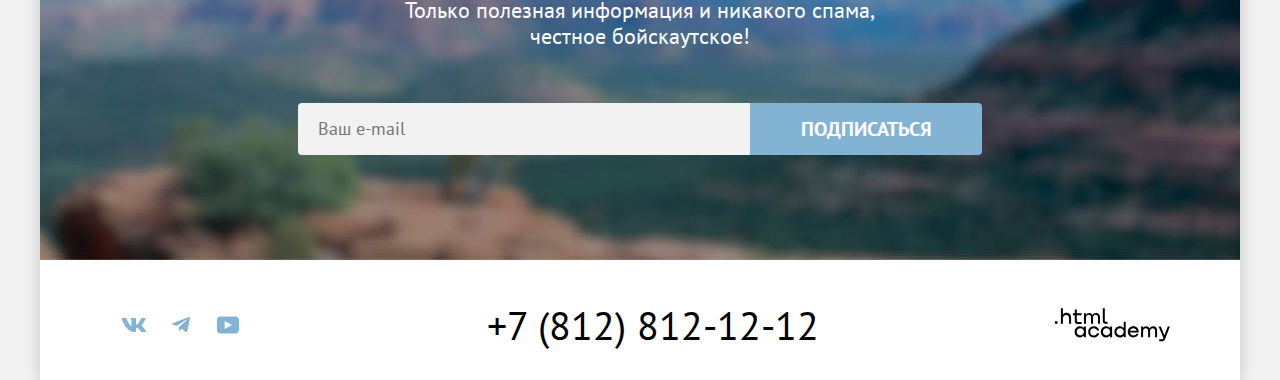
==== commit 5ec2e943: "Завершена верстка catalog и index. Я выжил!" ====
--- a/index.html
+++ b/index.html
@@ -7,245 +7,257 @@
   <link rel="icon" type="image/png" sizes="32x32" href="./images/favicon.png">
 </head>
 <body>
-<header class="header-container" data-test="header">
-  <div class="logo-navigation-container">
-    <a class="sedona-logo" href="index.html" aria-current="page">
-      <img src="./images/logo-sedona.svg" draggable="false" width="140" height="70" alt="Логотип города Седона.">
-    </a>
-    <nav class="nav-menu">
-      <ul class="nav-list">
-        <li class="nav-item nav-item-current">
-          <a class="nav-link" href="#">Главная</a>
+  <div class="shadow-container">
+    <header class="header-container" data-test="header">
+      <div class="logo-navigation-container">
+        <a class="sedona-logo" href="index.html" aria-current="page">
+          <img class="page-header-logo" src="./images/logo-sedona.svg" draggable="false" width="140" height="70" alt="Логотип города Седона.">
+        </a>
+        <nav class="nav-menu">
+          <ul class="nav-menu">
+            <li class="nav-item">
+              <a class="nav-link nav-link-current" href="index.html">Главная</a>
+            </li>
+            <li class="nav-item">
+              <a class="nav-link" href="#">О Седоне</a>
+            </li>
+            <li class="nav-item">
+              <a class="nav-link" href="catalog.html">Гостиницы</a>
+            </li>
+          </ul>
+        </nav>
+      </div>
+      <nav class="user-actions">
+        <ul class="nav-user-list">
+          <li class="nav-user-item">
+            <a class="nav-user-link nav-user-action-search" href="modal.html">
+              <span class="visually-hidden">Поиск</span>
+              <svg
+                aria-hidden="true"
+                focusable="false"
+                width="20"
+                height="20"
+                viewBox="0 0 20 20"
+                fill="none"
+                xmlns="http://www.w3.org/2000/svg"
+              >
+                <path d="M19.5 18.0083L15.8 14.3287C16.8 13.0359 17.5 11.3453 17.5 9.4558C17.5 5.08011 13.9 1.5 9.5 1.5C5.1 1.5 1.5 5.17956 1.5 9.55525C1.5 13.9309 5.1 17.511 9.5 17.511C11.3 17.511 13 16.9144 14.4 15.8204L18.1 19.5L19.5 18.0083ZM9.5 15.5221C6.2 15.5221 3.5 12.837 3.5 9.55525C3.5 6.27348 6.2 3.5884 9.5 3.5884C12.8 3.5884 15.5 6.27348 15.5 9.55525C15.5 12.837 12.8 15.5221 9.5 15.5221Z" fill="black" />
+              </svg>
+            </a>
+          </li>
+          <li class="nav-user-item">
+            <a class="nav-user-link nav-user-action-favorite" href="#">
+              <span class="visually-hidden">Избранное</span>
+              <svg
+                aria-hidden="true"
+                focusable="false"
+                width="20"
+                height="20"
+                viewBox="0 0 20 20"
+                fill="none"
+                xmlns="http://www.w3.org/2000/svg"
+              >
+                <path d="M9.9 19a.9.9 0 0 1-.8-.4c-5.4-6.1-6.7-7.5-7-7.9A5.4 5.4 0 0 1 6.5 2C7.8 2 9 2.5 10 3.3a5.46 5.46 0 0 1 9 4.1c0 1.3-.5 2.5-1.3 3.4l-7 7.9c-.2.2-.4.3-.8.3Zm-6-9.5c.3.4 3.5 4 6.1 6.9l6.2-7c.5-.5.7-1.2.7-2 0-1.8-1.5-3.3-3.3-3.3-1 0-2 .5-2.7 1.3-.3.3-.6.4-.9.4-.3 0-.6-.2-.8-.4-.7-.8-1.7-1.3-2.7-1.3-1.8 0-3.3 1.5-3.3 3.3-.1.9.3 1.6.7 2.1-.1 0-.1 0 0 0Z" fill="#000" />
+              </svg>
+              <span class="notification-favorite">12</span>
+            </a>
+          </li>
+        </ul>
+        <button class="user-action-to-book-btn">
+          Хочу сюда!
+        </button>
+      </nav>
+    </header>
+    <main class="main-container" data-test="main">
+      <section class="hero" data-test="hero">
+        <img
+          class="img-hero"
+          src="./images/sedona-tagline.svg"
+          width="458"
+          height="352"
+          draggable="false"
+          alt="Welcome to the gorgeous Sedona, because the Grand Canyon sucks!"
+        >
+        <h1 class="visually-hidden">Седона — городок в Аризоне.</h1>
+      </section>
+      <section class="advantages" data-test="advantages">
+        <div class="advantage-wide-item">
+          <p class="wide-item-title content-title-advantage">
+            Седона — небольшой городок в Аризоне, заслуживающий&nbsp;большего!
+          </p>
+          <p class="wide-item-description">Рассмотрим причины, по которым Седона круче, чем Гранд-Каньон!</p>
+        </div>
+        <ul class="advantage-items-list">
+          <li class="list-item advantage-with-icon-item">
+            <div class="advantage-tile-item item-list-dark">
+              <h3 class="tile-item-title advantage-title-promo">Настоящий городок</h3>
+              <p class="tile-item-description advantage-description-white">
+                Седона — не аттракцион для туристов, там течёт своя жизнь</p>
+            </div>
+            <img
+              class="advantage-img"
+              src="./images/main/photo-1.jpg"
+              width="800"
+              height="385"
+              draggable="false"
+              alt="Домики на фоне гор."
+            >
+          </li>
+          <li class="advantage-tile-item">
+            <div>
+              <h3 class="tile-item-title advantage-title-promo">Небольшая площадь</h3>
+              <p class="tile-item-description">Все достопримечательности находятся очень близко</p>
+            </div>
+          </li>
+          <li class="advantage-tile-item">
+            <div>
+              <h3 class="tile-item-title advantage-title-promo">Красивая<br> дорога</h3>
+              <p class="tile-item-description">Ехать в Седону из Лас-Вегаса совсем не скучно!</p>
+            </div>
+          </li>
+          <li class="advantage-tile-item">
+            <div>
+              <h3 class="tile-item-title advantage-title-promo">Мало<br> туристов</h3>
+              <p class="tile-item-description">Большинство едет в Гранд Каньон и толпится там</p>
+            </div>
+          </li>
+          <li class="list-item advantage-with-icon-item">
+            <div class="advantage-tile-item item-list-dark">
+              <h3 class="tile-item-title advantage-title-promo">Там есть мост&nbsp;дьявола</h3>
+              <p class="tile-item-description advantage-description-white">
+                Да, по нему можно пройти! Если вы осмелитесь, разумеется
+              </p>
+            </div>
+            <img
+              class="advantage-img advantage-order"
+              src="images/main/photo-2.jpg"
+              draggable="false"
+              alt="Каньон, горы, снова горы."
+            >
+          </li>
+        </ul>
+      </section>
+      <section class="infrastructures">
+        <div class="infrastructure-wide-item">
+          <p class="wide-item-title infrastructure-title">Приезжайте в Седону отдохнуть в&nbsp;комфорте и уюте!</p>
+          <p class="wide-item-description">Опытный персонал и качественное обслуживание!</p>
+        </div>
+        <ul class="infrastructure-items-list" data-test="service">
+          <li class="infrastructure-item">
+            <div class="infrastructure-tile-item icon-house list-item-invitation">
+              <h3 class="tile-item-title advantage-title-invitation">Жильё</h3>
+              <p class="tile-item-description">Рекомендуем пожить в&nbsp;настоящем мотеле,<br>всё как в кино!</p>
+            </div>
+          </li>
+          <li class="infrastructure-item">
+            <div class="infrastructure-tile-item icon-food list-item-invitation">
+              <h3 class="tile-item-title advantage-title-invitation">Еда</h3>
+              <p class="tile-item-description">Всегда заказывайте топовый&nbsp;фирменный бургер, вы не разочаруетесь!</p>
+            </div>
+          </li>
+          <li class="infrastructure-item">
+            <div class="infrastructure-tile-item icon-souvenirs list-item-invitation">
+              <h3 class="tile-item-title advantage-title-invitation">Сувениры</h3>
+              <p class="tile-item-description">
+                Не только китайского, но&nbsp;и&nbsp;настоящего местного производства!
+              </p>
+            </div>
+          </li>
+        </ul>
+      </section>
+      <section class="hotel-search-container" data-test="search">
+        <h2 class="wide-item-title search-title">Заинтересовались?</h2>
+        <p class="wide-item-description">
+          Укажите предполагаемые даты поездки,<br> и мы покажем вам лучшие предложения гостиниц в Седоне
+        </p>
+        <button class="hotel-search-btn">Поиск гостиницы в Седоне</button>
+      </section>
+      <aside class="index-page-subscribe subscribe-container" data-test="subscribe">
+        <h2 class="wide-item-title subscribe-title">Подпишитесь на рассылку</h2>
+        <p class="wide-item-description subscribe-description">
+          Только полезная информация и никакого спама, честное&nbsp;бойскаутское!
+        </p>
+        <form class="subscribe-form catalog-subscribe-form" action="https://echo.htmlacademy.ru/courses" method="post">
+          <label class="subscription-field-label" for="email">
+            <span class="visually-hidden">Введите ваш e-mail</span>
+            <input class="subscription-field" id="email" type="email" placeholder="Ваш e-mail" name="email" required>
+          </label>
+          <button class="subscribe-btn" type="submit">Подписаться</button>
+        </form>
+      </aside>
+    </main>
+    <footer class="footer-container" data-test="footer">
+      <ul class="social-media">
+        <li class="social-media-item">
+          <a class="social-media-link" href="https://vk.com/htmlacademy">
+            <span class="visually-hidden">Вконтакте</span>
+            <svg
+              class="social-icon"
+              aria-hidden="true"
+              focusable="false"
+              width="25"
+              height="14"
+              viewBox="0 0 25 14"
+              fill="none"
+              xmlns="http://www.w3.org/2000/svg"
+            >
+              <path fill-rule="evenodd" clip-rule="evenodd" d="M23.95.95c.17-.55 0-.95-.8-.95h-2.62c-.67 0-.98.35-1.14.73 0 0-1.34 3.2-3.23 5.27-.61.6-.89.8-1.22.8-.17 0-.42-.2-.42-.74V.95c0-.66-.19-.95-.74-.95H9.65c-.42 0-.67.3-.67.6 0 .61.95.76 1.05 2.5v3.8c0 .84-.16.99-.5.99-.88 0-3.05-3.21-4.33-6.89-.25-.71-.5-1-1.17-1H1.4C.65 0 .5.35.5.73c0 .68.89 4.07 4.14 8.55C6.81 12.34 9.87 14 12.65 14c1.67 0 1.88-.37 1.88-1v-2.32c0-.73.16-.88.68-.88.4 0 1.06.2 2.62 1.67C19.61 13.22 19.9 14 20.9 14h2.63c.75 0 1.13-.37.91-1.1-.24-.72-1.09-1.77-2.22-3.02-.6-.7-1.53-1.47-1.8-1.86-.4-.49-.28-.7 0-1.14 0 0 3.2-4.43 3.53-5.93Z" />
+            </svg>
+          </a>
         </li>
-        <li class="nav-item">
-          <a class="nav-link" href="#">О Седоне</a>
+        <li class="social-media-item">
+          <a class="social-media-link" href="https://t.me/htmlacademy">
+            <span class="visually-hidden">Telegram</span>
+            <svg
+              class="social-icon"
+              aria-hidden="true"
+              focusable="false"
+              width="19"
+              height="16"
+              viewBox="0 0 19 16"
+              fill="none"
+              xmlns="http://www.w3.org/2000/svg"
+            >
+              <path d="M17.29.1 1.34 6.25c-1.09.43-1.08 1.04-.2 1.31l4.1 1.28 9.47-5.98c.44-.27.85-.12.52.18L7.55 9.96l-.28 4.22c.41 0 .6-.19.83-.41l1.99-1.93 4.13 3.05c.77.42 1.31.2 1.5-.7l2.72-12.8C18.72.27 18-.23 17.29.09Z" />
+            </svg>
+          </a>
         </li>
-        <li class="nav-item">
-          <a class="nav-link" href="catalog.html">Гостиницы</a>
+        <li class="social-media-item">
+          <a class="social-media-link" href="https://www.youtube.com/user/htmlacademyru">
+            <span class="visually-hidden">Youtube</span>
+            <svg
+              class="social-icon"
+              aria-hidden="true"
+              focusable="false"
+              width="23"
+              height="18"
+              viewBox="0 0 23 18"
+              fill="none"
+              xmlns="http://www.w3.org/2000/svg"
+            >
+              <path d="M19.1.5H3.68C1.81.5.5 2.1.5 3.9V14c0 1.9 1.31 3.5 3.17 3.5h15.66c1.64 0 3.17-1.6 3.17-3.4V3.9C22.28 2.1 20.97.5 19.1.5ZM8.17 13.04V4.96L15.5 9l-7.34 4.04Z" />
+            </svg>
+          </a>
         </li>
       </ul>
-    </nav>
-  </div>
-  <div class="user-actions">
-    <ul class="nav-user-list">
-      <li class="nav-user-item">
-        <a class="nav-link nav-user-action-search" href="#">
-          <span class="visually-hidden">Поиск</span>
-          <svg
-            aria-hidden="true"
-            focusable="false"
-            width="20"
-            height="20"
-            viewBox="0 0 20 20"
-            fill="none"
-            xmlns="http://www.w3.org/2000/svg"
-          >
-            <path d="M19.5 18.0083L15.8 14.3287C16.8 13.0359 17.5 11.3453 17.5 9.4558C17.5 5.08011 13.9 1.5 9.5 1.5C5.1 1.5 1.5 5.17956 1.5 9.55525C1.5 13.9309 5.1 17.511 9.5 17.511C11.3 17.511 13 16.9144 14.4 15.8204L18.1 19.5L19.5 18.0083ZM9.5 15.5221C6.2 15.5221 3.5 12.837 3.5 9.55525C3.5 6.27348 6.2 3.5884 9.5 3.5884C12.8 3.5884 15.5 6.27348 15.5 9.55525C15.5 12.837 12.8 15.5221 9.5 15.5221Z" fill="black" />
-          </svg>
-        </a>
-      </li>
-      <li class="nav-user-item">
-        <a class="nav-link nav-user-action-favorite" href="#">
-          <span class="visually-hidden">Избранное</span>
-          <svg
-            aria-hidden="true"
-            focusable="false"
-            width="20"
-            height="20"
-            viewBox="0 0 20 20"
-            fill="none"
-            xmlns="http://www.w3.org/2000/svg"
-          >
-            <path d="M9.9 19a.9.9 0 0 1-.8-.4c-5.4-6.1-6.7-7.5-7-7.9A5.4 5.4 0 0 1 6.5 2C7.8 2 9 2.5 10 3.3a5.46 5.46 0 0 1 9 4.1c0 1.3-.5 2.5-1.3 3.4l-7 7.9c-.2.2-.4.3-.8.3Zm-6-9.5c.3.4 3.5 4 6.1 6.9l6.2-7c.5-.5.7-1.2.7-2 0-1.8-1.5-3.3-3.3-3.3-1 0-2 .5-2.7 1.3-.3.3-.6.4-.9.4-.3 0-.6-.2-.8-.4-.7-.8-1.7-1.3-2.7-1.3-1.8 0-3.3 1.5-3.3 3.3-.1.9.3 1.6.7 2.1-.1 0-.1 0 0 0Z" fill="#000" />
-          </svg>
-          <span class="favorite-count-item">12</span>
-        </a>
-      </li>
-    </ul>
-    <button class="user-action-to-book-btn">
-      Хочу сюда!
-    </button>
-  </div>
-</header>
-<main class="main-container" data-test="main">
-  <section class="hero" data-test="hero">
-    <img
-      class="img-hero"
-      src="./images/sedona-tagline.svg"
-      width="458"
-      height="352"
-      draggable="false"
-      alt="Welcome to the gorgeous Sedona, because the Grand Canyon sucks!"
-    >
-    <h1 class="visually-hidden">Седона — городок в Аризоне.</h1>
-  </section>
-  <section class="advantages" data-test="advantages">
-    <div class="advantage-wide-item">
-      <p class="wide-item-title">Седона — небольшой городок в Аризоне, заслуживающий большего!</p>
-      <p class="wide-item-description">Рассмотрим причины, по которым Седона круче, чем Гранд-Каньон!</p>
-    </div>
-    <ul>
-      <li class="advantage-with-icon-item">
-        <div class="tile-item advantage-tile-item">
-          <h3 class="tile-item-title">Настоящий городок</h3>
-          <p class="tile-item-description">Седона — не аттракцион для туристов, там течёт своя жизнь</p>
-        </div>
-        <img
-          class="advantage-img"
-          src="./images/main/photo-1.jpg"
-          width="800"
-          height="385"
-          draggable="false"
-          alt="Домики на фоне гор."
-        >
-      </li>
-      <li class="tile-item advantage-tile-item">
-        <h3 class="tile-item-title">Небольшая площадь</h3>
-        <p class="tile-item-description">Все достопримечательности находятся очень близко</p>
-      </li>
-      <li class="tile-item advantage-tile-item">
-        <h3 class="tile-item-title">Красивая дорога</h3>
-        <p class="tile-item-description">Ехать в Седону из Лас-Вегаса совсем не скучно!</p>
-      </li>
-      <li class="tile-item advantage-tile-item">
-        <h3 class="tile-item-title">Мало туристов</h3>
-        <p class="tile-item-description">Большинство едет в Гранд Каньон и толпится там</p>
-      </li>
-      <li class="advantage-with-icon-item">
-        <div class="tile-item advantage-tile-item">
-          <h3 class="tile-item-title">Там есть мост дьявола</h3>
-          <p class="tile-item-description">Да, по нему можно пройти! Если вы осмелитесь, разумеется</p>
-        </div>
-        <img class="advantage-img" src="images/main/photo-2.jpg" draggable="false" alt="Каньон, горы, снова горы.">
-      </li>
-    </ul>
-  </section>
-  <section class="infrastructure-description">
-    <div class="infrastructure-wide-item">
-      <p class="wide-item-title">Приезжайте в Седону отдохнуть в комфорте и уюте!</p>
-      <p class="wide-item-description">Опытный персонал и качественное обслуживание!</p>
-    </div>
-    <ul class="infrastructure-items-list">
-      <li class="tile-item infrastructure-item">
-        <svg width="77" height="72" fill="none" xmlns="http://www.w3.org/2000/svg">
-          <path d="M31.1 65h16V41.2h-16V65Zm3-20.9h10v18h-10v-18Z" fill="#83B3D3" />
-          <path d="m74.4 39.3 2.1-2.1-10-9.9V0H52.7v13.6L38.9 0 1.5 37.2l2.1 2.1 7.8-7.8v37.6h-4V72h64.2v-2.9h-5.1V31.5l7.9 7.8ZM63.5 69.1H14.4V28.5L38.9 4.1l24.6 24.4v40.6Zm0-44.7-7.9-7.9V2.9h8v21.5Z" fill="#83B3D3"/>
-          <path d="M31.3 27.1c0 4.3 3.5 7.7 7.8 7.7s7.8-3.5 7.8-7.7c0-4.3-3.5-7.7-7.8-7.7a7.7 7.7 0 0 0-7.8 7.7Zm7.9-5a5 5 0 0 1 5 4.9 5 5 0 0 1-5 4.9 5 5 0 0 1-5-4.9 5 5 0 0 1 5-4.9ZM21.5 41.2h-3v3.9h3v-3.9ZM27.4 41.2h-3v3.9h3v-3.9ZM21.5 47.2h-3v3.9h3v-3.9ZM27.4 47.2h-3v3.9h3v-3.9ZM53.5 41.2h-3v3.9h3v-3.9ZM59.4 41.2h-3v3.9h3v-3.9ZM53.5 47.2h-3v3.9h3v-3.9ZM59.4 47.2h-3v3.9h3v-3.9Z" fill="#83B3D3"/>
-        </svg>
-        <h4 class="tile-item-title">Жилье</h4>
-        <p class="tile-item-description">Рекомендуем пожить в настоящем мотеле, всё как в кино!</p>
-      </li>
-      <li class="tile-item infrastructure-item">
-        <svg width="76" height="72" fill="none" xmlns="http://www.w3.org/2000/svg">
-          <path d="M71.58 47.7H5.6c-2.3 0-4.11 1.9-4.11 4.3v3.5c0 2.4 1.9 4.3 4.11 4.3h.9v1.1c0 5.5 4.31 10.1 9.63 10.1h44.7c5.32 0 9.63-4.5 9.63-10.1v-1.1h.9c2.31 0 4.12-1.9 4.12-4.3V52a4 4 0 0 0-3.91-4.3Zm-3.91 13.2c0 3.9-3.01 7-6.72 7H16.14c-3.71 0-6.72-3.2-6.72-7v-1.1h58.25v1.1Zm5.1-5.4c0 .7-.6 1.3-1.2 1.3H5.52c-.7 0-1.2-.6-1.2-1.3V52c0-.7.6-1.3 1.2-1.3h65.97c.7 0 1.2.6 1.2 1.3.1 0 .1 3.5.1 3.5ZM17.14 39.4l5.41 4.1 5.32-4.1 5.3 4.1 5.32-4.1 5.42 4.1 5.31-4.1 5.31 4.1 5.42-4.1 5.31 4.1 6.22-4.7-1.7-2.5-4.52 3.4-5.31-4.1-5.42 4.1-5.31-4.1-5.31 4.1-5.42-4.1-5.31 4.1-5.31-4.1-5.32 4.1-5.41-4.1-5.31 4.1-4.52-3.4-1.7 2.5 6.22 4.7 5.3-4.1ZM9.52 32.5h60.95c0-.6.1-1.2.1-1.9v-1.2C69.87 13.7 55.84 1 38.6 1 21.25 1 7.21 13.7 6.51 29.5v1.2c0 .6 0 1.2.1 1.8h2.91ZM38.59 4c15.64 0 28.47 11.3 29.08 25.5H9.52C10.12 15.4 22.95 4 38.59 4Z" fill="#83B3D3"/>
-          <path d="M38.6 18.3c1.05 0 1.9-.9 1.9-2s-.85-2-1.9-2c-1.06 0-1.91.9-1.91 2s.85 2 1.9 2ZM30.77 13.2c1.06 0 1.9-.9 1.9-2s-.84-2-1.9-2c-1.05 0-1.9.9-1.9 2s.85 2 1.9 2ZM46.31 13.2c1.05 0 1.9-.9 1.9-2s-.85-2-1.9-2c-1.05 0-1.9.9-1.9 2s.85 2 1.9 2Z" fill="#83B3D3"/>
-        </svg>
-        <h4 class="tile-item-title">Еда</h4>
-        <p class="tile-item-description">Всегда заказывайте топовый фирменный бургер, вы не разочаруетесь!</p>
-      </li>
-      <li class="tile-item infrastructure-item">
-        <svg width="76" height="76" fill="none" xmlns="http://www.w3.org/2000/svg">
-          <path d="M67.6 22.5H42.8c13.8-7 14.9-11.3 14.4-13.7-1.2-4-5.7-7-10-5.5-5.6 2.2-7.1 10.5-8.6 16.5-2-6.1-3.8-13.8-8.2-17.8a7.3 7.3 0 0 0-5.8-2c-4 .4-9.8 5.5-7.5 11 2.3 5.5 9.7 8.9 14.6 11.6H9.4a2.9 2.9 0 0 0-2.9 2.9v11.3c0 1.6 1.3 2.9 2.9 2.9h.3V76h57.8V39.6h.1c1.6 0 2.9-1.3 2.9-3V25.5c0-1.6-1.3-3-2.9-3ZM48.9 5.9c2.1-.3 5 1.3 5.3 3.2.4 2.8-3.4 5.3-5.1 6.4-2.5 1.7-4.9 2.6-7.3 4 .9-3.6 2.5-13 7.1-13.6ZM26 15.9c-2.2-1.5-6.5-4.4-6.4-7.8.1-3.7 5.7-6.7 8.8-4 3.9 3.5 5.7 11.2 7.1 16.7-3.2-1.5-6.3-2.8-9.5-5ZM32 73H12.6V39.6H32V73Zm0-36.5H9.5v-11H32v11Zm10.2 0V73H35V25.6h7.2v10.9ZM64.5 73H45.1V39.6h19.4V73Zm2.9-36.5H45.1v-11h22.3v11Z" fill="#83B3D3"/>
-        </svg>
-        <h4 class="tile-item-title">Сувениры</h4>
-        <p class="tile-item-description">Не только китайского, но и настоящего местного производства!</p>
-      </li>
-    </ul>
-  </section>
-  <section class="hotel-search-container" data-test="search">
-    <div>
-      <h2 class="wide-item-title">Заинтересовались?</h2>
-      <p class="wide-item-description">Укажите предполагаемые даты поездки, и мы покажем вам лучшие предложения гостиниц в Седоне</p>
-    </div>
-    <button class="hotel-search-btn">
-      <a href="#">Поиск гостиницы в Седоне</a>
-    </button>
-  </section>
-  <aside class="index-page-subscribe subscribe-container" data-test="subscribe">
-    <div>
-      <h2 class="wide-item-title subscribe-title">Подпишитесь на рассылку</h2>
-      <p class="wide-item-description subscribe-description">Только полезная информация и никакого спама, честное бойскаутское!</p>
-    </div>
-    <form class="subscribe-form" action="https://echo.htmlacademy.ru/courses" method="post">
-      <p class="subscribe-form-name">
-        <label class="visually-hidden" for="email">E-mail</label>
-        <input type="email" id="email" name="email" placeholder="Ваш e-mail">
-      </p>
-      <button class="subscribe-btn" type="submit">Подписаться</button>
-    </form>
-  </aside>
-</main>
-<footer class="footer-container" data-test="footer">
-  <ul class="social-media">
-    <li class="social-media-item">
-      <a class="social-media-link" href="https://vk.com/htmlacademy">
-        <span class="visually-hidden">ВКонтакте</span>
+      <div class="contact-info">
+        <a class="phone" href="tel:+78128121212">+7 (812) 812-12-12</a>
+      </div>
+      <a class="copyright" href="https://htmlacademy.ru/">
         <svg
-          class="social-icon"
+          class="html-academy-logo"
           aria-hidden="true"
-          focusable="false"
-          width="25"
-          height="14"
-          viewBox="0 0 25 14"
+          aria-label="Логотип HTML Академия."
+          width="115"
+          height="34"
+          viewBox="0 0 115 34"
           fill="none"
           xmlns="http://www.w3.org/2000/svg"
         >
-          <path fill-rule="evenodd" clip-rule="evenodd" d="M23.95.95c.17-.55 0-.95-.8-.95h-2.62c-.67 0-.98.35-1.14.73 0 0-1.34 3.2-3.23 5.27-.61.6-.89.8-1.22.8-.17 0-.42-.2-.42-.74V.95c0-.66-.19-.95-.74-.95H9.65c-.42 0-.67.3-.67.6 0 .61.95.76 1.05 2.5v3.8c0 .84-.16.99-.5.99-.88 0-3.05-3.21-4.33-6.89-.25-.71-.5-1-1.17-1H1.4C.65 0 .5.35.5.73c0 .68.89 4.07 4.14 8.55C6.81 12.34 9.87 14 12.65 14c1.67 0 1.88-.37 1.88-1v-2.32c0-.73.16-.88.68-.88.4 0 1.06.2 2.62 1.67C19.61 13.22 19.9 14 20.9 14h2.63c.75 0 1.13-.37.91-1.1-.24-.72-1.09-1.77-2.22-3.02-.6-.7-1.53-1.47-1.8-1.86-.4-.49-.28-.7 0-1.14 0 0 3.2-4.43 3.53-5.93Z" />
+          <path d="M0 13.26v2.6h2.5v-2.6H0ZM11.6 4.86c-1.6 0-2.8.7-3.6 1.7h-.1V.36h-2v15.5h2v-5.3c0-2.1 1.3-3.6 3.3-3.6 1.8 0 2.9 1.4 2.9 3.2v5.7h2v-6.1c.1-3-1.8-4.9-4.5-4.9ZM26.6 5.16h-4.8v-3.7h-2v3.8h-1.9v2h1.9v6c0 1.7 1 2.7 2.7 2.7h4.1v-2h-3.7c-.7 0-1.1-.4-1.1-1.1v-5.7h4.8v-2ZM41.1 4.96c-1.6 0-2.9.8-3.5 2.1h-.1c-.6-1.2-1.8-2.1-3.4-2.1-1.4 0-2.5.8-3.1 1.8h-.1v-1.6H29v10.6h2v-5.4c0-2 1-3.5 2.6-3.5 1.5 0 2.4 1 2.4 2.6v6.3h2v-5.6c0-2.4 1.4-3.3 2.6-3.3 1.5 0 2.4 1 2.4 2.6v6.3h2v-6.5c.1-2.5-1.4-4.3-3.9-4.3ZM47.8 13.06c0 1.7 1 2.7 2.8 2.7h2v-2h-1.7c-.7 0-1.1-.4-1.1-1.1V.36h-2v12.7ZM28.9 20.06c-.9-1.1-2.2-1.8-3.9-1.8-3.1 0-5.4 2.3-5.4 5.6s2.3 5.6 5.4 5.6c1.8 0 3-.8 3.8-1.9h.1v1.6h2v-10.6h-2v1.5Zm-3.6 7.4c-2.2 0-3.6-1.6-3.6-3.6s1.4-3.6 3.6-3.6 3.6 1.6 3.6 3.6c0 1.9-1.4 3.6-3.6 3.6ZM44.2 22.36c-.5-2.4-2.6-4.1-5.4-4.1a5.4 5.4 0 0 0-5.6 5.6c0 3.1 2.2 5.6 5.6 5.6 2.8 0 4.9-1.8 5.4-4.2h-2.1a3.4 3.4 0 0 1-3.3 2.3c-2.2 0-3.6-1.6-3.6-3.6s1.4-3.6 3.6-3.6c1.6 0 2.8 1 3.3 2.2h2.1v-.2ZM55.1 20.06c-.9-1.1-2.2-1.8-3.9-1.8-3.1 0-5.4 2.3-5.4 5.6s2.3 5.6 5.4 5.6c1.8 0 3-.8 3.8-1.9h.1v1.6h2v-10.6h-2v1.5Zm-3.6 7.4c-2.2 0-3.6-1.6-3.6-3.6s1.4-3.6 3.6-3.6 3.6 1.6 3.6 3.6c0 1.9-1.5 3.6-3.6 3.6ZM68.7 20.16c-.9-1.1-2.2-1.9-3.9-1.9-3.1 0-5.4 2.3-5.4 5.6s2.2 5.6 5.4 5.6c1.7 0 3-.8 3.8-1.8h.1v1.5h2v-15.4h-2v6.4Zm-3.6 7.3c-2.2 0-3.6-1.6-3.6-3.6s1.4-3.6 3.6-3.6 3.6 1.6 3.6 3.6c-.1 2-1.5 3.6-3.6 3.6ZM78.3 18.26c-3.3 0-5.5 2.5-5.5 5.6 0 3 2.1 5.6 5.5 5.6 2.5 0 4.5-1.3 5.2-3.6h-2.1c-.5 1-1.6 1.6-3 1.6-1.9 0-3.3-1.3-3.4-2.9h8.8c.2-3.6-2-6.3-5.5-6.3Zm0 1.9c1.7 0 3 1 3.3 2.6h-6.5c.3-1.5 1.5-2.6 3.2-2.6ZM98.2 18.26c-1.6 0-2.9.8-3.6 2h-.1c-.6-1.2-1.8-2-3.4-2-1.4 0-2.5.7-3.1 1.8v-1.5h-1.9v10.6h2v-5.4c0-2 1-3.4 2.6-3.5 1.5 0 2.4 1 2.4 2.6v6.3h2v-5.6c0-2.4 1.4-3.3 2.6-3.3 1.5 0 2.4 1 2.4 2.6v6.3h2v-6.5c.1-2.6-1.4-4.4-3.9-4.4ZM109.4 27.36l-3.6-8.9h-2.2l4.8 11.6c-.3.9-.7 1.2-1.7 1.2h-2.5v2h2.5c1.8 0 2.8-.8 3.5-2.6l4.7-12.2h-2.1l-3.4 8.9Z" />
         </svg>
       </a>
-    </li>
-    <li class="social-media-item">
-      <a class="social-media-link" href="https://t.me/htmlacademy">
-        <span class="visually-hidden">Telegram</span>
-        <svg
-          class="social-icon"
-          aria-hidden="true"
-          focusable="false"
-          width="19"
-          height="16"
-          viewBox="0 0 19 16"
-          fill="none"
-          xmlns="http://www.w3.org/2000/svg"
-        >
-          <path d="M17.29.1 1.34 6.25c-1.09.43-1.08 1.04-.2 1.31l4.1 1.28 9.47-5.98c.44-.27.85-.12.52.18L7.55 9.96l-.28 4.22c.41 0 .6-.19.83-.41l1.99-1.93 4.13 3.05c.77.42 1.31.2 1.5-.7l2.72-12.8C18.72.27 18-.23 17.29.09Z" />
-        </svg>
-      </a>
-    </li>
-    <li class="social-media-item">
-      <a class="social-media-link" href="https://www.youtube.com/user/htmlacademyru">
-        <span class="visually-hidden">Youtube</span>
-        <svg
-          class="social-icon"
-          aria-hidden="true"
-          focusable="false"
-          width="23"
-          height="18"
-          viewBox="0 0 23 18"
-          fill="none"
-          xmlns="http://www.w3.org/2000/svg"
-        >
-          <path d="M19.1.5H3.68C1.81.5.5 2.1.5 3.9V14c0 1.9 1.31 3.5 3.17 3.5h15.66c1.64 0 3.17-1.6 3.17-3.4V3.9C22.28 2.1 20.97.5 19.1.5ZM8.17 13.04V4.96L15.5 9l-7.34 4.04Z" />
-        </svg>
-      </a>
-    </li>
-  </ul>
-  <div class="contact-info">
-    <a class="phone" href="tel:+78128121212">+7 (812) 812-12-12</a>
+    </footer>
   </div>
-  <a class="copyright" href="https://htmlacademy.ru/">
-    <svg
-      class="html-academy-logo"
-      aria-hidden="true"
-      aria-label="Логотип HTML Академия."
-      width="115"
-      height="34"
-      viewBox="0 0 115 34"
-      fill="none"
-      xmlns="http://www.w3.org/2000/svg"
-    >
-      <path d="M0 13.26v2.6h2.5v-2.6H0ZM11.6 4.86c-1.6 0-2.8.7-3.6 1.7h-.1V.36h-2v15.5h2v-5.3c0-2.1 1.3-3.6 3.3-3.6 1.8 0 2.9 1.4 2.9 3.2v5.7h2v-6.1c.1-3-1.8-4.9-4.5-4.9ZM26.6 5.16h-4.8v-3.7h-2v3.8h-1.9v2h1.9v6c0 1.7 1 2.7 2.7 2.7h4.1v-2h-3.7c-.7 0-1.1-.4-1.1-1.1v-5.7h4.8v-2ZM41.1 4.96c-1.6 0-2.9.8-3.5 2.1h-.1c-.6-1.2-1.8-2.1-3.4-2.1-1.4 0-2.5.8-3.1 1.8h-.1v-1.6H29v10.6h2v-5.4c0-2 1-3.5 2.6-3.5 1.5 0 2.4 1 2.4 2.6v6.3h2v-5.6c0-2.4 1.4-3.3 2.6-3.3 1.5 0 2.4 1 2.4 2.6v6.3h2v-6.5c.1-2.5-1.4-4.3-3.9-4.3ZM47.8 13.06c0 1.7 1 2.7 2.8 2.7h2v-2h-1.7c-.7 0-1.1-.4-1.1-1.1V.36h-2v12.7ZM28.9 20.06c-.9-1.1-2.2-1.8-3.9-1.8-3.1 0-5.4 2.3-5.4 5.6s2.3 5.6 5.4 5.6c1.8 0 3-.8 3.8-1.9h.1v1.6h2v-10.6h-2v1.5Zm-3.6 7.4c-2.2 0-3.6-1.6-3.6-3.6s1.4-3.6 3.6-3.6 3.6 1.6 3.6 3.6c0 1.9-1.4 3.6-3.6 3.6ZM44.2 22.36c-.5-2.4-2.6-4.1-5.4-4.1a5.4 5.4 0 0 0-5.6 5.6c0 3.1 2.2 5.6 5.6 5.6 2.8 0 4.9-1.8 5.4-4.2h-2.1a3.4 3.4 0 0 1-3.3 2.3c-2.2 0-3.6-1.6-3.6-3.6s1.4-3.6 3.6-3.6c1.6 0 2.8 1 3.3 2.2h2.1v-.2ZM55.1 20.06c-.9-1.1-2.2-1.8-3.9-1.8-3.1 0-5.4 2.3-5.4 5.6s2.3 5.6 5.4 5.6c1.8 0 3-.8 3.8-1.9h.1v1.6h2v-10.6h-2v1.5Zm-3.6 7.4c-2.2 0-3.6-1.6-3.6-3.6s1.4-3.6 3.6-3.6 3.6 1.6 3.6 3.6c0 1.9-1.5 3.6-3.6 3.6ZM68.7 20.16c-.9-1.1-2.2-1.9-3.9-1.9-3.1 0-5.4 2.3-5.4 5.6s2.2 5.6 5.4 5.6c1.7 0 3-.8 3.8-1.8h.1v1.5h2v-15.4h-2v6.4Zm-3.6 7.3c-2.2 0-3.6-1.6-3.6-3.6s1.4-3.6 3.6-3.6 3.6 1.6 3.6 3.6c-.1 2-1.5 3.6-3.6 3.6ZM78.3 18.26c-3.3 0-5.5 2.5-5.5 5.6 0 3 2.1 5.6 5.5 5.6 2.5 0 4.5-1.3 5.2-3.6h-2.1c-.5 1-1.6 1.6-3 1.6-1.9 0-3.3-1.3-3.4-2.9h8.8c.2-3.6-2-6.3-5.5-6.3Zm0 1.9c1.7 0 3 1 3.3 2.6h-6.5c.3-1.5 1.5-2.6 3.2-2.6ZM98.2 18.26c-1.6 0-2.9.8-3.6 2h-.1c-.6-1.2-1.8-2-3.4-2-1.4 0-2.5.7-3.1 1.8v-1.5h-1.9v10.6h2v-5.4c0-2 1-3.4 2.6-3.5 1.5 0 2.4 1 2.4 2.6v6.3h2v-5.6c0-2.4 1.4-3.3 2.6-3.3 1.5 0 2.4 1 2.4 2.6v6.3h2v-6.5c.1-2.6-1.4-4.4-3.9-4.4ZM109.4 27.36l-3.6-8.9h-2.2l4.8 11.6c-.3.9-.7 1.2-1.7 1.2h-2.5v2h2.5c1.8 0 2.8-.8 3.5-2.6l4.7-12.2h-2.1l-3.4 8.9Z" />
-    </svg>
-  </a>
-</footer>
 </body>
 </html>
--- a/styles/styles.css
+++ b/styles/styles.css
@@ -1,4 +1,4 @@
-@font-face{
+@font-face {
   font-family: "PT Sans";
   src: url("../fonts/ptsans-400.woff2") format("woff2");
   font-style: normal;
@@ -6,7 +6,7 @@
   font-display: swap;
 }
 
-@font-face{
+@font-face {
   font-family: "PT Sans";
   src: url("../fonts/ptsans-700.woff2") format("woff2");
   font-style: normal;
@@ -27,7 +27,7 @@
   color: #000000;
   line-height: 26px;
   text-decoration: none;
-  min-height: 1200px;
+  min-width: 1200px;
 }
 
 a{
@@ -35,20 +35,17 @@
   color: #000;
 }
 
-button{
-  border: none;
-  font-family: inherit;
-  color: #FFFFFF;
-  background-color: #756157;
-  font-size: 16px;
-  font-weight: 700;
-  text-align: center;
-  text-transform: uppercase;
-  border-radius: 4px;
-  cursor: pointer;
-}
-
-.visually-hidden{
+.shadow-container {
+  max-width: 1200px;
+  margin: 0 auto;
+  background-color: #FFFFFF;
+  box-shadow: 0 0 15px 0 rgba(0, 0, 0, 0.2);
+  display: flex;
+  flex-direction: column;
+  min-height: 100%;
+}
+
+.visually-hidden {
   position: absolute;
   width: 1px;
   height: 1px;
@@ -59,293 +56,145 @@
   border: 0;
 }
 
-.nav-menu{
-  font-size: 20px;
-  line-height: 24px;
-  position: relative;
-  margin-left: 238px;
-}
-
-.nav-item{
-  font-size: 20px;
+button {
+  font-family: inherit;
+  color: #FFFFFF;
+  font-size: 16px;
   font-weight: 700;
-  line-height: 24px;
-}
-
-.user-action-to-book-btn{
   line-height: 20px;
-}
-
-.hotel-search-btn a,
-.user-action-to-book-btn a{
-  font-size: 16px;
-  color: #FFFFFF;
-}
-
-.favorite-count-item{
-  background: #7DB54F;
-  color: #FFFFFF;
-  text-align: center;
-  font-size: 10px;
-  line-height: 10px;
-}
-
-.hero{
-  background-color: #68A2CA;
-  background-image: url("../images/background-tagline.jpg");
-  height: 485px;
-  background-size: cover;
-  background-repeat: no-repeat;
-  background-position: center;
-}
-
-.wide-item-title{
-  font-weight: 700;
-  font-size: 30px;
-  line-height: 36px;
   text-align: center;
   text-transform: uppercase;
-}
-
-.wide-item-description{
-  text-align: center;
-}
-
-.advantage-with-icon-item{
-  background-color: #82B3D3;
-  color: #FFFFFF;
-  text-align: center;
-}
-
-.tile-item{
-  background-color: #82B3D3;
-  text-align: center;
-}
-
-.advantage-tile-item{
-  background-color: rgba(131, 179, 211, 0.12);
-}
-
-.tile-item-title{
-  font-size: 24px;
-  font-weight: 700;
-  line-height: 28px;
-  text-transform: uppercase;
-}
-
-.tile-item-description{
-  font-size: 18px;
-  line-height: 21px;
-  text-align: center;
-}
-
-.subscribe-container{
-  background-color: #68A2CA;
-  background-image: url("../images/background-subscribe.jpg");
-  background-size: cover;
-  background-repeat: no-repeat;
-  background-position: center;
-  color: #FFFFFF;
-  text-align: center;
-}
-
-.subscribe-btn{
-  background-color: #82B3D3;
-  font-size: 20px;
-}
-
-.breadcrumbs{
-  font-size: 20px;
-}
-
-.catalog-header-title{
-  font-weight: 700;
-  font-size: 60px;
-}
-
-.catalog-header{
-  background-color: lightblue;
-  background-image: url("../images/background-filter.jpg");
-  background-size: cover;
-  background-repeat: no-repeat;
-  background-position: center;
-  width: 1200px;
-  color: #FFFFFF;
-}
-
-.filter-title{
-  font-size: 24px;
-  font-weight: 700;
-  line-height: 28px;
-  text-align: center;
-  text-transform: uppercase;
-}
-
-.filter-list .control{
-  font-size: 18px;
-  line-height: 21px;
-  text-align: center;
-}
-
-.submit-btn,
-.reset-btn{
-  background-color: #82B3D3;
-}
-
-.hotel-count-title{
-  font-size: 30px;
-  font-weight: 700;
-  line-height: 36px;
-  text-transform: uppercase;
-}
-
-.catalog-item-title{
-  font-size: 24px;
-  font-weight: 700;
-  line-height: 28px;
-}
-
-.catalog-item-price{
-  font-size: 18px;
-  line-height: 21px;
-}
-
-.catalog-item-btn{
-  font-size: 16px;
-}
-
-.catalog-item-detail-info-btn{
-  background-color: #756157;
-}
-
-.catalog-item-btn a{
-  color: #FFFFFF;
-}
-
-.catalog-item-add-favorite-btn{
-  background-color: #82B3D3;
-}
-
-.pagination-link{
   background-color: #82B3D3;
   border: none;
   border-radius: 4px;
+  cursor: pointer;
+}
+
+button:hover,
+button:focus {
+  background-color: #68A2CA;
+  outline: none;
+}
+
+button:active {
+  background-color: #82B3D3;
+  color: rgba(255, 255, 255, 0.3);
+  outline: none;
+}
+
+button:disabled {
+  background-color: #E5E5E5;
+}
+
+/*HEADER*/
+
+.header-container {
+  padding: 0 70px;
+  display: flex;
+  justify-content: space-between;
+  height: 64px;
+}
+
+.logo-navigation-container {
+  display: flex;
+}
+
+.nav-menu {
+  flex-wrap: wrap;
+  display: flex;
+  padding: 0;
+  margin: 0;
+  width: 460px;
+  list-style: none;
+}
+
+.nav {
+  padding-left: 168px;
+  position: relative;
+}
+
+.nav-link {
+  padding: 20px 16px;
+  display: block;
   text-align: center;
   font-size: 20px;
+  line-height: 24px;
   font-weight: 700;
-  line-height: 36px;
-  text-transform: uppercase;
-  color:#FFFFFF;
-}
-
-.pagination-current{
-  background-color: #F2F2F2;
-  color: #000;
-}
-
-/*HEADER*/
-
-.header-container {
-  display: flex;
-  align-items: center;
-  justify-content: space-between;
-  margin: 0 auto;
-  padding: 0 70px;
-}
-
-.nav-list {
-  display: flex;
-  flex-wrap: wrap;
-  width: 460px;
-  list-style: none;
-  padding: 0;
-  margin: 0;
-}
-
-.nav-link {
-  display: block;
-  font-size: 20px;
-  font-weight: 700;
-  line-height: 24px;
+  text-decoration: none;
   text-transform: capitalize;
-  text-align: center;
-  text-decoration: none;
   color: #000000;
-  padding: 20px 16px;
 }
 
 .nav-link:hover,
 .nav-link:focus {
+  outline: none;
   color: #756157;
-  outline: none;
 }
 
 .nav-link:active {
+  outline: none;
   color: #756157;
   opacity: 0.3;
-  outline: none;
 }
 
 .sedona-logo {
+  position: relative;
   width: 140px;
-  position: absolute;
-  top: 0;
-  left: 0;
-  margin-left: 70px;
 }
 
 .sedona-logo:hover,
 .sedona-logo:focus {
+  outline: none;
   opacity: 0.6;
-  cursor: pointer;
 }
 
 .sedona-logo:active {
+  outline: none;
   opacity: 0.3;
 }
 
-.nav-item-current {
+.nav-link-current {
   position: relative;
 }
 
-.nav-item-current::before {
+.nav-link-current::before {
+  content: "";
   position: absolute;
-  content: "";
+  left: 16px;
   bottom: -1px;
-  left: 16px;
-  z-index: 1;
   width: calc(100% - 32px);
   border-bottom: 2px solid #756257;
+  z-index: 1;
 }
 
 .user-actions {
+  gap: 20px;
   display: grid;
   grid-template-columns: 1fr 160px;
-  gap: 20px;
   align-items: center;
 }
 
 .nav-user-list {
   display: flex;
+  padding: 0;
+  margin: 0;
   list-style: none;
-  margin: 0;
-  padding: 0;
-}
-
-.nav-link {
+}
+
+.nav-user-link {
+  padding: 21px 12px 17px 12px;
   position: relative;
   display: block;
   text-decoration: none;
-  padding: 21px 12px 17px 12px;
-}
-
-.nav-link:hover,
-.nav-link:focus {
+}
+
+.nav-user-link:focus,
+.nav-user-link:hover {
+  outline: none;
   opacity: 0.6;
-  outline: none;
-}
-
-.nav-link:active {
+}
+
+.nav-user-link:active {
   opacity: 0.3;
   outline: none;
 }
@@ -365,61 +214,377 @@
   position: relative;
 }
 
-.favorite-count-item {
-  position: absolute;
+.notification-favorite {
   top: 11px;
   left: 20px;
+  position: absolute;
   min-width: 20px;
   min-height: 20px;
+  padding: 5px 5px 5px 4px;
   font-size: 10px;
   line-height: 10px;
-  padding: 5px 5px 5px 4px;
   text-align: center;
   background: #7DB54F;
+  color: #FFFFFF;
   border-radius: 50%;
+}
+
+.user-action-to-book-btn {
+  background-color: #756157;
+  width: 160px;
+  padding: 8px 0;
+}
+
+.user-action-to-book-btn a {
   color: #FFFFFF;
-}
-
-.user-action-to-book-btn {
-  width: 160px;
+  text-decoration: none;
+  margin: 0;
+}
+
+.card-stars-container {
+  display: flex;
+  flex-wrap: wrap;
+  align-items: center;
+  width: 140px;
+  margin: 0;
+  padding: 0;
+}
+
+.card-star {
+  background-image: url('../images/icons/star.svg');
+  background-repeat: repeat-x;
+  width: var(--star-width);
+  height: 17px;
+  margin: 10px 0 0;
+}
+
+.card-star-5 {
+  --star-width: 114px;
+}
+
+.card-star-4 {
+  --star-width: 90px;
+}
+
+.card-star-3 {
+  --star-width: 66px;
+}
+
+.card-star-2 {
+  --star-width: 42px;
+}
+
+.card-star-1 {
+  --star-width: 18px;
+}
+
+.main-container {
+  flex-grow: 1;
+}
+
+.hero {
+  background-color: #b2d8f1;
+  background-image: url("../images/background-tagline.jpg");
+  background-repeat: no-repeat;
+  background-position: center bottom, center;
+  background-size: 100% auto, cover;
+  color: #FFFFFF;
+  padding: 51px 50px 82px 50px;
+}
+
+.img-hero {
+  margin: 0 auto;
+  display: block;
+}
+
+.advantage-wide-item {
+  background-color: #FFFFFF;
+  padding-top: 70px;
+  padding-bottom: 69px;
+  margin-bottom: 21px;
+}
+
+.wide-item-title {
+  text-align: center;
+  text-transform: uppercase;
+  font-size: 30px;
+  line-height: 36px;
+  font-weight: 700;
+  width: 800px;
+  margin: 0 auto;
+}
+
+.content-title-advantage {
+  text-align: center;
+  margin-bottom: 25px;
+}
+
+.wide-item-description {
+  color: #333333;
+  text-align: center;
+  padding: 0 100px;
+  margin: 0 auto;
+}
+
+.advantage-items-list,
+.infrastructure-items-list {
+  display: flex;
+  flex-wrap: wrap;
+  justify-content: space-evenly;
+  text-align: center;
+  list-style: none;
+  margin: 0;
+  padding: 0;
+}
+
+.infrastructure-tile-item,
+.advantage-tile-item {
+  display: flex;
+  justify-content: center;
+  align-items: center;
+  flex-direction: column;
+  width: 400px;
+  min-height: 385px;
+  padding: 102px 85px;
+}
+
+.advantage-tile-item:nth-child(2n + 1) {
+  background-color: rgba(131, 179, 211, 0.2);
+}
+
+.tile-item-title {
+  overflow-wrap: break-word;
+  position: relative;
+  text-transform: uppercase;
+  font-size: 24px;
+  line-height: 28px;
+  font-weight: 700;
+  margin: 0 0 62px;
+}
+
+.advantage-title-promo::before,
+.item-list-dark .advantage-title-promo::before {
+  content: "";
+  position: absolute;
+  bottom: -32px;
+  left: 50%;
+  transform: translate(-50%, -50%);
+  width: 60px;
+  height: 2px;
+  opacity: 0.3;
+}
+
+.advantage-tile-item{
+  background-color: rgba(131, 179, 211, 0.12);
+}
+
+.advantage-title-promo::before {
+  background-color: #000000;
+}
+
+.item-list-dark .advantage-title-promo::before {
+  background-color: #FFFFFF;
+}
+
+.advantage-img {
+  object-fit: contain;
+  max-width: 100%;
+}
+
+.tile-item-description {
+  text-align: center;
+  color: #333333;
+  font-size: 18px;
+  line-height: 21px;
+  margin: 0;
+}
+
+.advantage-description-white {
+  color: #FFFFFF;
+}
+
+.advantage-with-icon-item {
+  background-color: #82B3D3;
+  color: #FFFFFF;
+  display: flex;
+  justify-content: space-between;
+}
+
+.advantage-order {
+  order: -1;
+}
+
+.infrastructure-item:nth-child(2n + 1) {
+  background-color: rgba(131, 179, 211, 0.12);
+}
+
+.infrastructure-wide-item {
+  padding: 64px 0;
+}
+
+.infrastructure-title {
+  margin: 0 auto 20px;
+  width: 505px;
+}
+
+.advantage-title-invitation {
+  margin-bottom: 30px;
+}
+
+.list-item-invitation {
+  padding: 81px 85px;
+}
+
+.icon-house::before {
+  background-image: url("../images/icons/home.svg");
+  background-repeat: no-repeat;
+  content: "";
+  top: 0;
+  left: 0;
+  margin-bottom: 30px;
+  width: 75px;
+  height: 72px;
+}
+
+.icon-food::before {
+  background-image: url("../images/icons/hamburger.svg");
+  background-repeat: no-repeat;
+  content: "";
+  top: 0;
+  left: 0;
+  margin-bottom: 30px;
+  width: 75px;
+  height: 72px;
+}
+
+.icon-souvenirs {
+  padding-top: 79px;
+}
+
+.icon-souvenirs::before {
+  background-image: url("../images/icons/presents.svg");
+  background-repeat: no-repeat;
+  content: "";
+  top: 0;
+  left: 0;
+  margin-top: -2px;
+  margin-bottom: 30px;
+  width: 76px;
+  height: 76px;
+}
+
+.hotel-search-container {
+  text-align: center;
+  padding: 96px 20px;
+}
+
+.search-title {
+  margin-bottom: 20px;
+}
+
+.hotel-search-btn {
   background-color: #756157;
-  padding: 8px 0;
-}
-
-a.user-action-to-book-btn {
-  text-decoration: none;
+  padding: 8px 50px;
+  width: 376px;
+  font-size: 20px;
+  line-height: 36px;
+  margin-top: 53px;
+}
+
+.hotel-search-btn:hover,
+.hotel-search-btn:focus {
+  outline: none;
+  background-color: #615048;
+}
+
+.hotel-search-btn:active {
+  outline: none;
+  color: rgba(255, 255, 255, 0.3);
+}
+
+.index-page-subscribe {
+  background-image: url("../images/background-subscribe.jpg");
+  background-repeat: no-repeat;
+  background-size: cover;
+  background-color: #b2d8f1;
   color: #FFFFFF;
-  margin: 0;
-}
-
-.user-action-to-book-btn:hover,
-.user-action-to-book-btn:focus {
-  background-color: #615048;
-  outline: none;
-}
-
-.user-action-to-book-btn:active {
-  background-color: rgba(117, 97, 87, 1);
-  color: rgba(255, 255, 255, 0.3);
-  outline: none;
-}
-
-/* FOOTER */
+}
+
+.subscribe-container {
+  padding: 96px 258px 105px;
+}
+
+.subscribe-title {
+  margin-bottom: 21px;
+  width: 100%;
+}
+
+.subscribe-description {
+  margin: 0 auto;
+  color: #FFFFFF;
+}
+
+.subscription-field-label {
+  display: contents;
+}
+
+.subscribe-form {
+  margin-top: 54px;
+  display: flex;
+  align-items: center;
+}
+
+.subscription-field {
+  background-color: #F2F2F2;
+  width: 452px;
+  padding: 14px 20px;
+  font-family: "PT Sans", sans-serif;
+  font-size: 18px;
+  line-height: 24px;
+  border: none;
+  border-radius: 4px 0 0 4px;
+  align-self: stretch;
+}
+
+.subscription-field:hover,
+.subscription-field:active {
+  background-color: #E6E6E6;
+}
+
+.subscription-field:focus {
+  outline: 1px solid #68A2CA;
+  outline-offset: -1px;
+}
+
+.subscription-field:disabled {
+  opacity: 0.3;
+}
+
+.subscribe-btn {
+  padding: 8px 50px;
+  width: 232px;
+  font-size: 20px;
+  line-height: 36px;
+  border-radius: 0 4px 4px 0;
+  margin: 0;
+}
+
+/*FOOTER*/
 
 .footer-container {
-  display: flex;
-  flex-direction: row;
+  padding: 40px 70px 30px 70px;
+  display: flex;
   justify-content: space-between;
   align-items: center;
   flex-wrap: wrap;
-  padding: 40px 70px 30px 70px;
+  margin: 0;
 }
 
 .social-media {
+  max-width: 200px;
   display: flex;
   align-items: center;
   flex-wrap: wrap;
-  max-width: 200px;
   padding: 0;
   margin: 0;
 }
@@ -429,11 +594,11 @@
 }
 
 .social-media-link {
+  width: 47px;
+  height: 40px;
   display: flex;
   align-items: center;
   position: relative;
-  width: 47px;
-  height: 40px;
   text-decoration: none;
 }
 
@@ -442,13 +607,13 @@
   outline: none;
 }
 
-.social-media-link:active .social-icon,
 .social-media-link:hover .social-icon,
 .social-media-link:focus .social-icon {
   fill: #68A2CA;
 }
 
 .social-media-link:active .social-icon {
+  fill: #68A2CA;
   opacity: 0.3;
 }
 
@@ -466,7 +631,6 @@
 }
 
 .phone {
-  text-decoration: none;
   color: #000000;
   width: 720px;
   text-align: center;
@@ -475,9 +639,9 @@
   text-transform: uppercase;
   padding-top: 5px;
   padding-bottom: 5px;
-}
-
-.phone:active,
+  text-decoration: none;
+}
+
 .phone:hover,
 .phone:focus {
   color: #756157;
@@ -485,29 +649,705 @@
 }
 
 .phone:active {
+  color: #756157;
   opacity: 0.3;
 }
 
 .copyright {
+  padding-top: 5px;
   display: block;
-  padding-top: 5px;
 }
 
 .html-academy-logo {
   fill: #000000;
 }
 
+.catalog-form {
+  background-image: url("../images/background-filter.jpg");
+  background-repeat: no-repeat;
+  background-size: cover;
+  background-position: center;
+  background-color: #b2d8f1;
+  color: #FFFFFF;
+  margin: 0 auto;
+  width: 1200px;
+  padding: 35px 70px 70px 70px;
+}
+
+.catalog-header-title {
+  margin: 0 0 8px;
+  font-size: 60px;
+  line-height: 78px;
+}
+
+.breadcrumbs-list {
+  flex-wrap: wrap;
+  display: flex;
+  align-items: center;
+  list-style: none;
+  padding: 0;
+  margin: 0 0 40px;
+}
+
+.breadcrumbs-item {
+  position: relative;
+  margin-right: 27px;
+}
+
+.breadcrumbs-item:not(:last-child)::after {
+  content: "";
+  display: block;
+  position: absolute;
+  top: 0;
+  right: -17px;
+  width: 7px;
+  height: 21px;
+  background-image: url("../images/icons/arrow/arrow-right.svg");
+  background-repeat: no-repeat;
+  background-position: center;
+  color: currentcolor;
+}
+
+.breadcrumbs-item:last-child {
+  margin: 0;
+}
+
+.breadcrumbs-link {
+  cursor: default;
+  display: block;
+  font-size: 16px;
+  font-weight: 400;
+  line-height: 21px;
+}
+
+.breadcrumbs-svg {
+  cursor: pointer;
+  fill: #FFFFFF;
+}
+
+.breadcrumbs a {
+  text-decoration: none;
+  color: #FFFFFF;
+}
+
+.breadcrumbs-link:hover,
+.breadcrumbs-link:focus {
+  outline: none;
+  opacity: 0.6;
+}
+
+.breadcrumbs-link:active {
+  outline: none;
+  opacity: 0.3;
+}
+
+.filter-form {
+  justify-content: flex-end;
+  display: flex;
+  flex-wrap: wrap;
+}
+
+.filter-title {
+  text-transform: capitalize;
+  font-size: 20px;
+  font-weight: 700;
+  line-height: 24px;
+  padding: 0;
+  margin-bottom: 32px;
+}
+
+.form-container {
+  display: grid;
+  grid-template-columns: 150px 150px;
+  grid-column-gap: 70px;
+  grid-row-gap: 70px;
+}
+
+.filter-field {
+  border: none;
+  padding: 0;
+  margin: 0 70px 0 0;
+}
+
+.filter-field:nth-child(2) {
+  margin-right: 0;
+}
+
+.filter-list {
+  list-style-type: none;
+  font-size: 18px;
+  line-height: 23px;
+  padding: 0;
+  margin: 0;
+}
+
+.filter-item:not(:last-child) {
+  margin-bottom: 16px;
+}
+
+.control {
+  display: block;
+  position: relative;
+  padding-left: 36px;
+  cursor: pointer;
+}
+
+.control-label {
+  font-size: 18px;
+  line-height: 23px;
+}
+
+.control-mark {
+  background-color: #FFFFFF;
+  position: absolute;
+  top: 2px;
+  left: 0;
+  width: 20px;
+  height: 20px;
+  border-radius: 4px;
+}
+
+.control:hover {
+  opacity: 0.6;
+}
+
+.control:focus-within .control-mark {
+  outline: 3px solid #83B3D3;
+}
+
+.control:active {
+  opacity: 0.3;
+}
+
 .copyright:hover,
 .copyright:focus {
   outline: none;
 }
 
-.copyright:active .html-academy-logo,
 .copyright:hover .html-academy-logo,
 .copyright:focus .html-academy-logo {
   fill: #756157;
 }
 
 .copyright:active .html-academy-logo {
+  fill: #756157;
   opacity: 0.3;
 }
+
+.control-input[type="checkbox"]:checked + .control-mark::before {
+  background-image: url("../images/icons/checkmark.svg");
+  background-repeat: no-repeat;
+  background-position: center;
+  content: "";
+  display: block;
+  position: absolute;
+  left: 4px;
+  top: 5px;
+  width: 12px;
+  height: 10px;
+}
+
+.control-input[type="radio"] + .control-mark {
+  border-radius: 50%;
+}
+
+.control-input[type="radio"]:checked + .control-mark::before {
+  content: "";
+  position: absolute;
+  top: 5px;
+  left: 5px;
+  width: 10px;
+  height: 10px;
+  background-color: #3F5E72;
+  border-radius: 50%;
+}
+
+.price-filter {
+  margin-left: auto;
+  width: 288px;
+}
+
+.range-wrapper-inputs {
+  margin-bottom: 37px;
+  display: flex;
+  align-items: center;
+}
+
+.catalog-label-wrapper {
+  background-color: #F2F2F2;
+  width: 143px;
+  padding: 12px 20px;
+  border-radius: 4px 0 0 4px;
+  overflow: auto;
+}
+
+.catalog-label-wrapper:hover {
+  background-color: #E6E6E6;
+}
+
+.catalog-label-wrapper:focus-within {
+  outline: 3px solid #83B3D3;
+  background-color: #E6E6E6;
+}
+
+.catalog-label-wrapper-max {
+  margin-left: 2px;
+  border-radius: 0 4px 4px 0;
+}
+
+.range-field {
+  background-color: transparent;
+  font: inherit;
+  width: 80px;
+  line-height: 24px;
+  padding: 0;
+  font-size: 18px;
+  text-align: left;
+  font-weight: 700;
+  border: 0;
+  appearance: textfield;
+  -webkit-appearance: textfield;
+}
+
+.range-field:focus {
+  outline: 0;
+}
+
+.range-field::-webkit-inner-spin-button,
+.range-field::-webkit-outer-spin-button {
+  -webkit-appearance: none;
+  appearance: none;
+  margin: 0;
+}
+
+.catalog-filter-label {
+  display: flex;
+  justify-content: space-between;
+}
+
+.range-field-span {
+  color: rgba(0, 0, 0, 0.3);
+  max-width: 20px;
+  overflow: auto;
+  font-size: 18px;
+  line-height: 24px;
+}
+
+.price-toggle-container {
+  background-color: rgba(255, 255, 255, 0.3);
+  position: relative;
+  top: 7px;
+  height: 4px;
+}
+
+.range-bar {
+  background-color: #FFFFFF;
+  position: absolute;
+  height: 4px;
+}
+
+.range-toggle {
+  background: #FFFFFF;
+  position: absolute;
+  width: 20px;
+  height: 20px;
+  border: none;
+  border-radius: 5px;
+  cursor: pointer;
+}
+
+.range-toggle:hover {
+  box-shadow: 0 4px 10px 0 rgba(0, 0, 0, 0.25);
+}
+
+.range-toggle:focus {
+  outline: 3px solid #83B3D3;
+  box-shadow: 0 4px 10px 0 rgba(0, 0, 0, 0.25);
+}
+
+.range-toggle:active {
+  outline: 2px solid #83B3D3;
+  box-shadow: 0 7px 15px 0 rgba(0, 0, 0, 0.4);
+}
+
+.toggle-min {
+  left: -1px;
+  top: -8px;
+}
+
+.toggle-max {
+  right: 0;
+  top: -8px;
+}
+
+.filter-range-control {
+  font-size: 18px;
+  line-height: 24px;
+  font-weight: 400;
+}
+
+.form-group {
+  margin-left: 70px;
+  display: flex;
+  flex-direction: column;
+  justify-content: flex-end;
+}
+
+.submit-btn {
+  margin-top: 56px;
+  margin-bottom: 32px;
+  width: 191px;
+  padding: 8px 50px;
+}
+
+.reset-btn {
+  padding: 8px 50px;
+  width: 191px;
+  background-color: transparent;
+}
+
+.reset-btn:hover {
+  opacity: 0.6;
+  outline: none;
+  background-color: transparent;
+}
+
+.reset-btn:focus {
+  outline: 3px solid #83B3D3;
+  color: #FFFFFF;
+  background-color: transparent;
+}
+
+.reset-btn:active {
+  outline: none;
+  color: rgba(255, 255, 255, 0.3);
+}
+
+.reset-btn:disabled {
+  outline: none;
+  background-color: transparent;
+  color: rgba(255, 255, 255, 0.1);
+}
+
+.hotel-list-panel {
+  padding: 50px 69px 60px;
+  width: 1200px;
+}
+
+.result-container {
+  margin-bottom: 39px;
+  display: flex;
+  align-items: center;
+}
+
+.result-title {
+  margin: 0 auto 0 0;
+  padding: 0;
+  font-size: 30px;
+  line-height: 36px;
+  font-weight: 700;
+  text-transform: uppercase;
+}
+
+.select {
+  width: 292px;
+  margin-right: 70px;
+  display: flex;
+  align-items: center;
+  position: relative;
+}
+
+.select-control-text {
+  color: #333333;
+  font-family: inherit;
+  font-size: 18px;
+  line-height: 21px;
+  font-weight: 400;
+}
+
+.select-control {
+  min-width: 292px;
+  padding: 13px 18px 12px 18px;
+  margin: 0;
+  border: 2px solid #E5E5E5;
+  border-radius: 4px;
+  background-image: url("../images/icons/arrow/arrow-selector.svg");
+  background-repeat: no-repeat;
+  background-position: right 12px center;
+  -webkit-appearance: none;
+  appearance: none;
+  color: #333333;
+  font-family: inherit;
+  font-size: 18px;
+  line-height: 21px;
+  font-weight: 400;
+}
+
+.select-control:hover,
+.select-control:focus {
+  border-color: #68A2CA;
+}
+
+.select-control:disabled {
+  opacity: 0.3;
+  border-color: rgba(0, 0, 0, 0.3);
+}
+
+.hotel-visualization-selector {
+  gap: 8px;
+  display: grid;
+  grid-template-columns: repeat(3, 1fr);
+  align-items: center;
+  list-style: none;
+  margin: 0;
+  padding: 0;
+}
+
+.catalog-button-item a {
+  color: #000000;
+  text-decoration: none;
+}
+
+.catalog-button {
+  width: 48px;
+  height: 48px;
+  padding: 12px 14px;
+  border: 2px solid #E5E5E5;
+  border-radius: 4px;
+  background-color: #FFFFFF;
+  display: flex;
+  justify-content: center;
+  align-items: center;
+}
+
+.catalog-button:hover {
+  border-color: #000000;
+}
+
+.catalog-button:focus {
+  border-color: #68A2CA;
+}
+
+.catalog-button:active {
+  border-color: #000000;
+}
+
+.catalog-current {
+  border-color: #000000;
+}
+
+.catalog-container {
+  gap: 18px;
+  display: grid;
+  grid-template-columns: repeat(3, 1fr);
+  list-style: none;
+  margin: 0;
+  padding: 0;
+}
+
+.catalog-item {
+  min-width: 342px;
+  padding: 20px 19px;
+  border-radius: 4px;
+  border: 1px solid #E6E6E6;
+  display: flex;
+  flex-direction: column;
+}
+
+.catalog-item a {
+  color: #000000;
+  text-decoration: none;
+}
+
+.catalog-item-link-image {
+  width: 300px;
+  margin-bottom: 16px;
+  display: block;
+}
+
+.catalog-item-link-image:hover {
+  opacity: 0.6;
+}
+
+.catalog-item-link-image:focus {
+  opacity: 0.6;
+  outline: 3px solid #83B3D3;
+}
+
+.catalog-item-link-image:active {
+  opacity: 0.3;
+  outline: none;
+}
+
+.catalog-item-image {
+  max-width: 100%;
+  object-fit: contain;
+  display: block;
+}
+
+.product-item-link:hover {
+  opacity: 0.6;
+}
+
+.pagination-list {
+  gap: 8px;
+  display: grid;
+  grid-template-columns: repeat(15, 60px);
+  padding: 40px 0 0;
+  margin: 40px 0 0;
+  list-style: none;
+  border-top: 1px solid #E6E6E6;
+}
+
+.pagination-link {
+  min-width: 60px;
+  min-height: 60px;
+  padding: 11px 0;
+  display: block;
+  background-color: #82B3D3;
+  border: none;
+  border-radius: 4px;
+  text-align: center;
+  font-size: 20px;
+  font-weight: 700;
+  line-height: 36px;
+  text-transform: uppercase;
+  color: #FFFFFF;
+  cursor: pointer;
+  text-decoration: none;
+}
+
+.pagination-link:hover,
+.pagination-link:focus {
+  background-color: #68A2CA;
+  outline: 1px solid #82B3D3;
+}
+
+.pagination-link:active {
+  color: rgba(255, 255, 255, 0.3);
+  background-color: #82B3D3;
+  outline: none;
+}
+
+.pagination-current {
+  color: #000000;
+  background-color: #F2F2F2;
+  border: none;
+}
+
+.pagination-current:hover,
+.pagination-current:focus,
+.pagination-current:active {
+  color: #000000;
+  background-color: #F2F2F2;
+  outline: none;
+}
+
+.pagination-ellipsis {
+  min-width: 60px;
+  min-height: 60px;
+  padding: 0;
+  display: flex;
+  align-items: center;
+  justify-content: center;
+}
+
+.product-item-link:focus {
+  color: #756157;
+  outline: none;
+}
+
+.product-item-link:active {
+  opacity: 0.3;
+  outline: none;
+}
+
+.catalog-item-title {
+  margin: 0 0 16px;
+  font-size: 24px;
+  line-height: 28px;
+  font-weight: 700;
+}
+
+.catalog-item-price {
+  width: 300px;
+  display: grid;
+  grid-template-columns: repeat(2, 1fr);
+  column-gap: 20px;
+  row-gap: 16px;
+  font-size: 18px;
+  line-height: 21px;
+  color: #333333;
+  margin: 0;
+}
+
+.catalog-item-type {
+  margin: 0;
+}
+
+.catalog-item-value {
+  text-align: end;
+  margin: 0;
+}
+
+.catalog-item-detail-info-btn {
+  width: 140px;
+  padding: 8px 26px;
+  text-align: center;
+  background-color: #756157;
+}
+
+.user-action-to-book-btn:hover,
+.user-action-to-book-btn:focus,
+.catalog-item-detail-info-btn:hover,
+.catalog-item-detail-info-btn:focus {
+  outline: none;
+  background-color: #615048;
+}
+
+.user-action-to-book-btn:active,
+.catalog-item-detail-info-btn a:active {
+  outline: none;
+  color: rgba(255, 255, 255, 0.3);
+}
+
+.catalog-item-detail-info-btn a {
+  color: #FFFFFF;
+}
+
+.card-favorite {
+  width: 140px;
+}
+
+.catalog-item-add-favorite-btn-selected {
+  padding: 8px 10px 8px 10px;
+  width: 140px;
+  text-align: center;
+  background-color: #7DB54F;
+}
+
+.catalog-item-add-favorite-btn-selected:hover,
+.catalog-item-add-favorite-btn-selected:focus {
+  outline: none;
+  background-color: #6C9E42;
+}
+
+.catalog-item-add-favorite-btn-selected:active {
+  outline: none;
+  color: rgba(255, 255, 255, 0.3);
+}
+
+.card-hotel-rating {
+  padding-top: 9px;
+  padding-bottom: 8px;
+  grid-column: 2/3;
+  background-color: #F2F2F2;
+  font-size: 16px;
+  line-height: 20px;
+  text-align: center;
+  text-transform: uppercase;
+  width: 140px;
+  border-radius: 4px;
+  color: #333333;
+  margin: 0;
+}
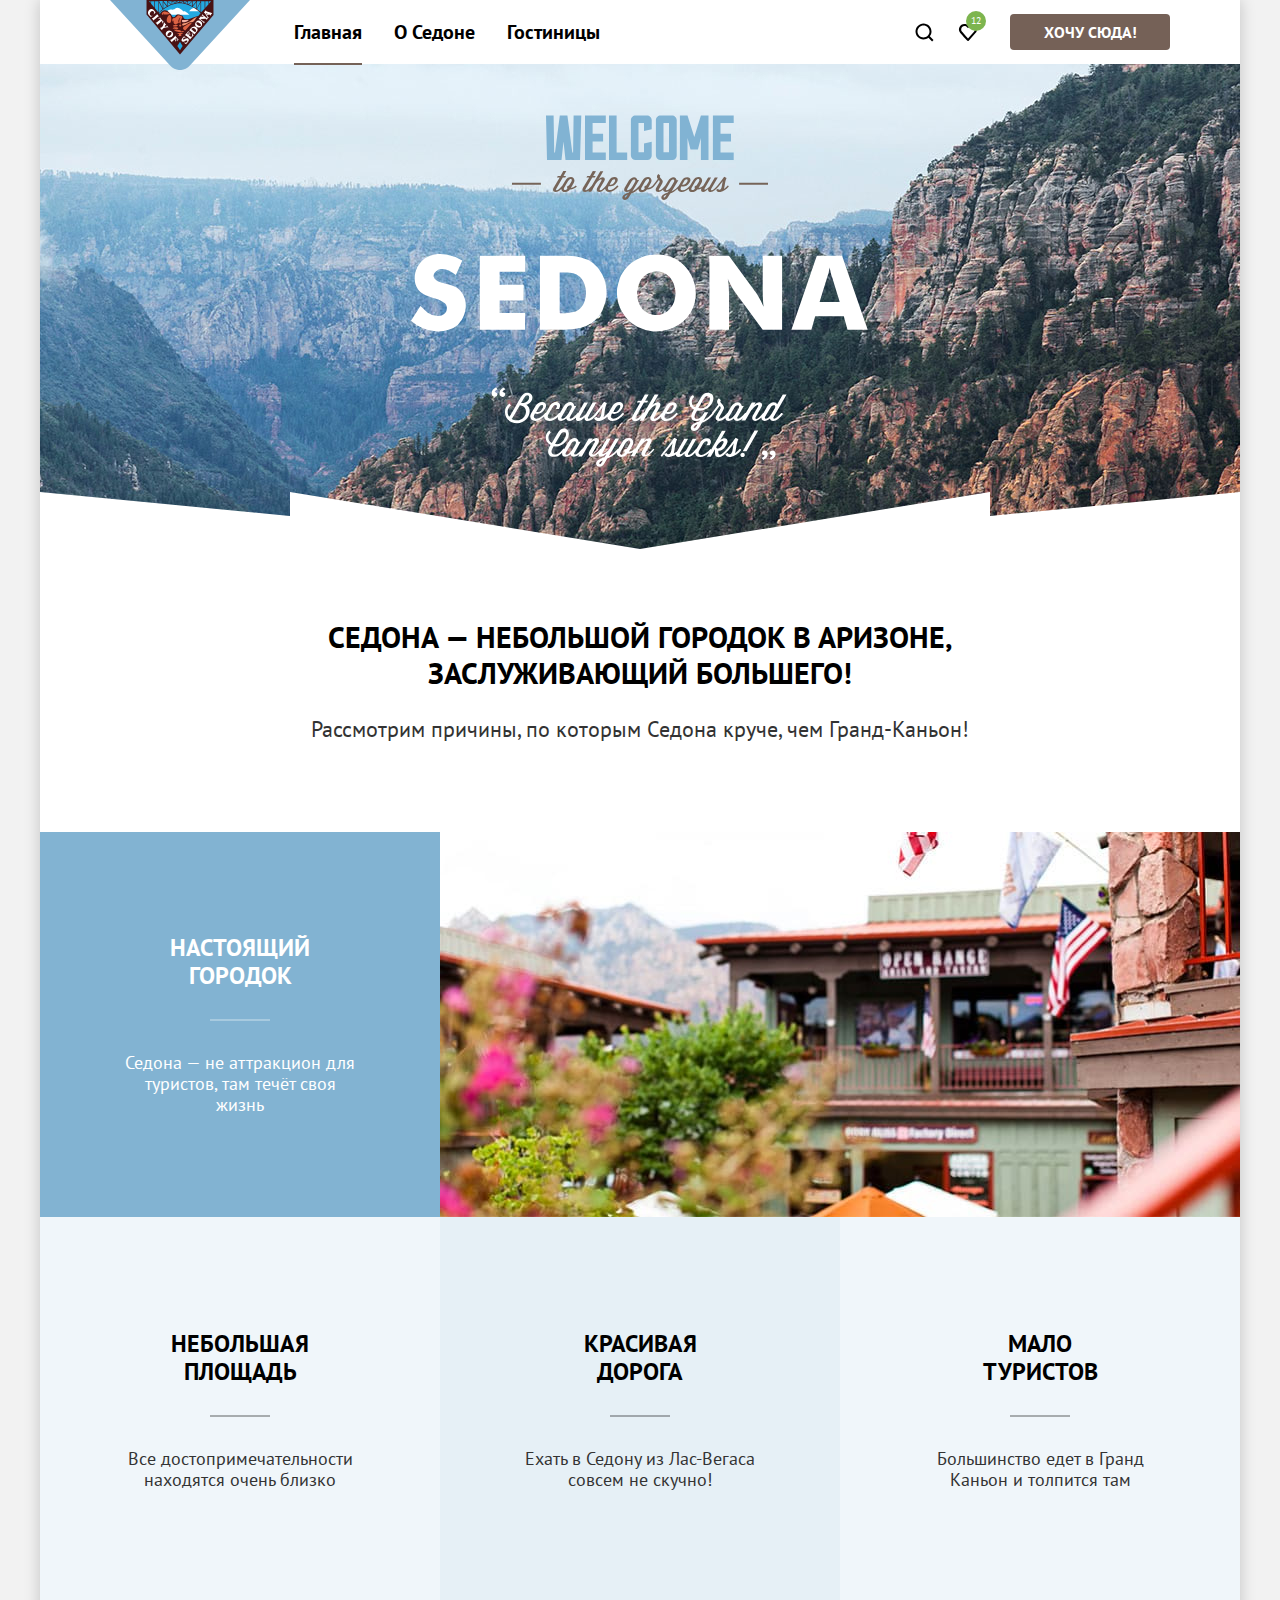
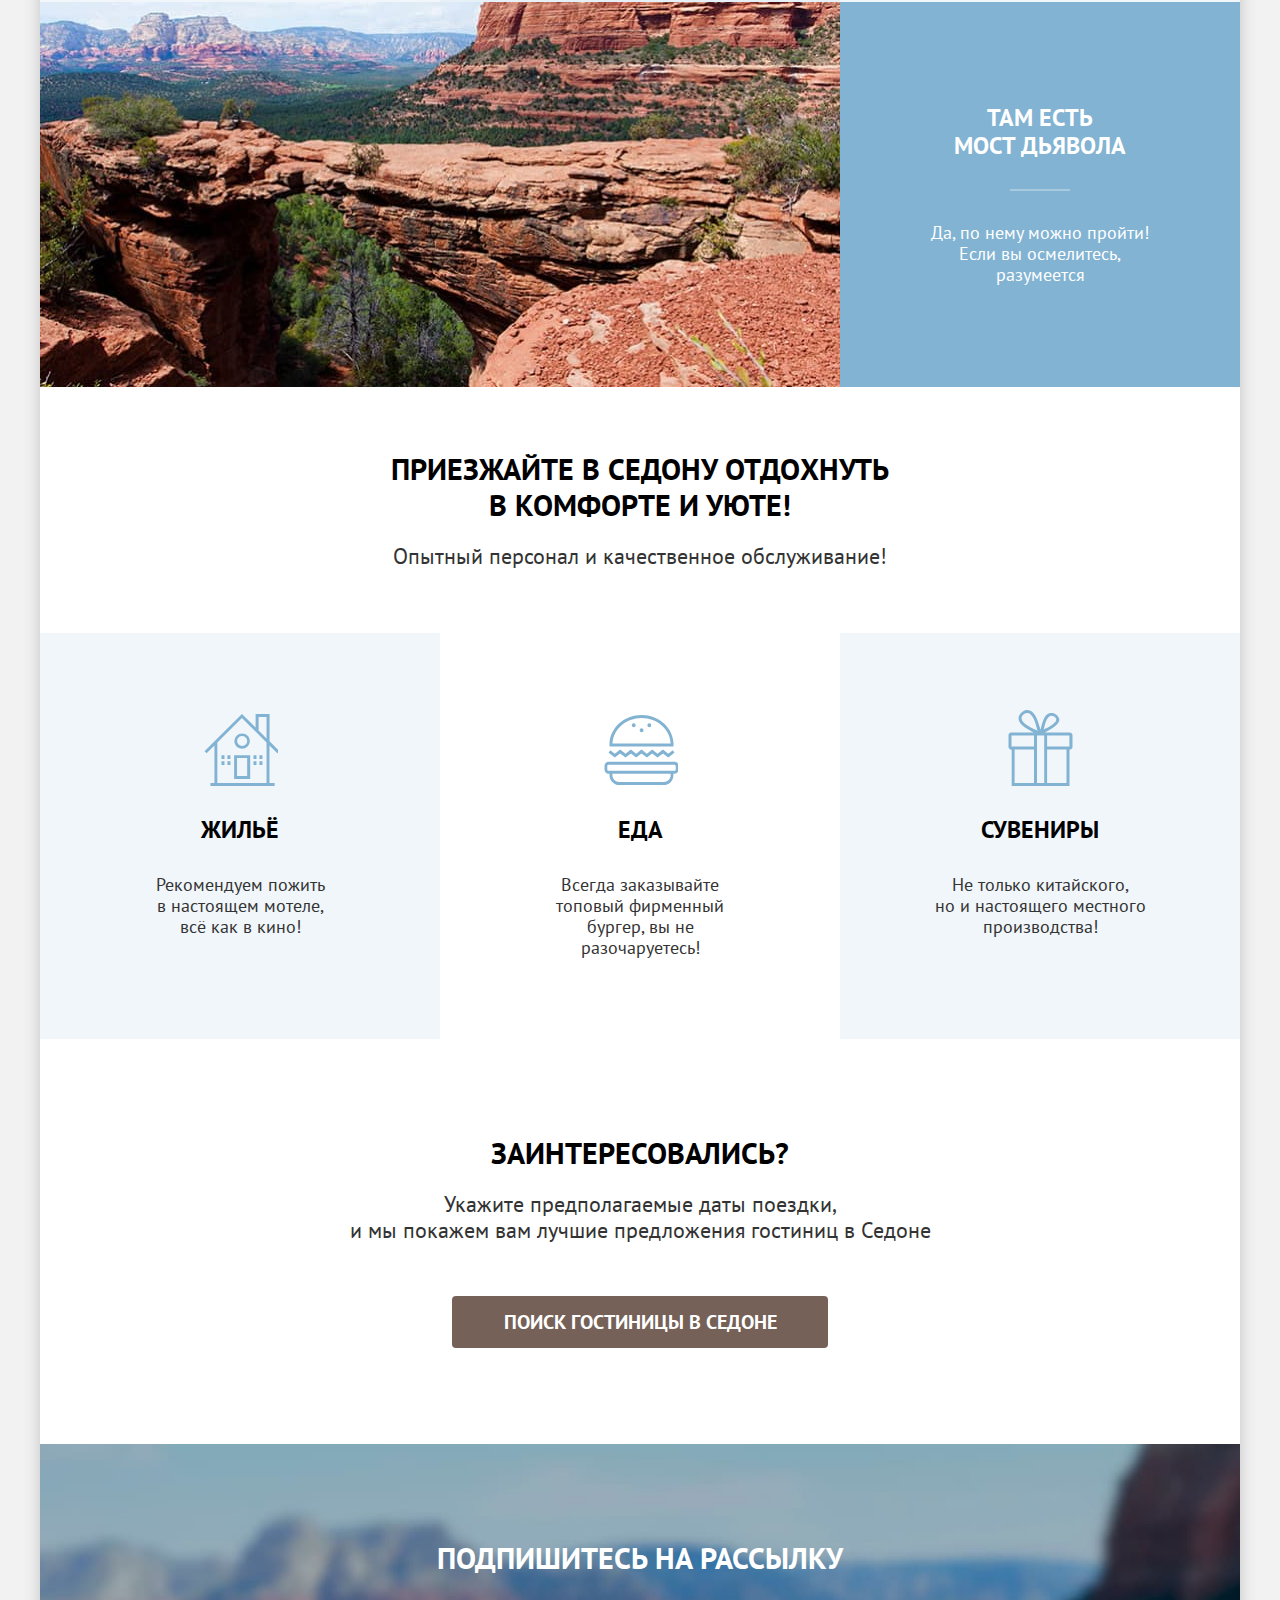
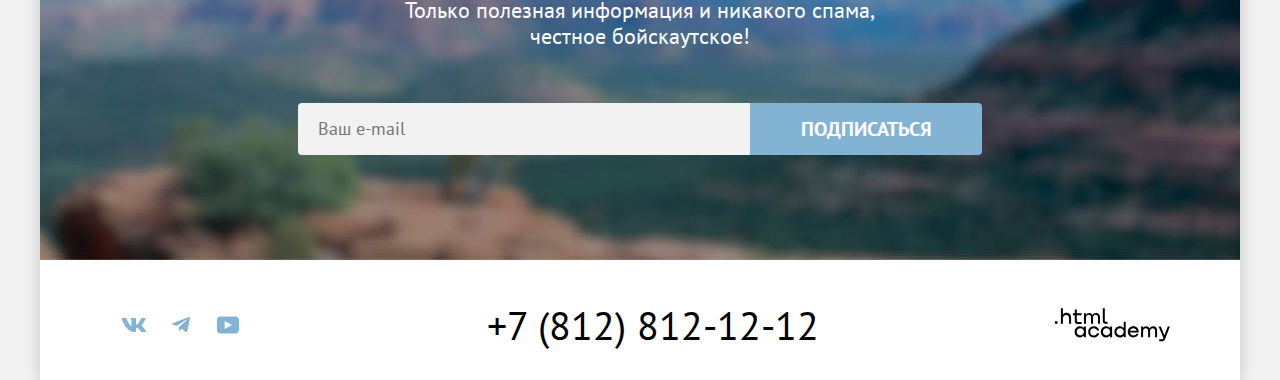
==== commit bdc1d221: "Правка по ревью - кодстайл css" ====
--- a/index.html
+++ b/index.html
@@ -9,7 +9,7 @@
 <body>
   <div class="shadow-container">
     <header class="header-container" data-test="header">
-      <div class="logo-navigation-container">
+      <div class="logo-nav-container">
         <a class="sedona-logo" href="index.html" aria-current="page">
           <img class="page-header-logo" src="./images/logo-sedona.svg" draggable="false" width="140" height="70" alt="Логотип города Седона.">
         </a>
@@ -71,7 +71,7 @@
     <main class="main-container" data-test="main">
       <section class="hero" data-test="hero">
         <img
-          class="img-hero"
+          class="image-hero"
           src="./images/sedona-tagline.svg"
           width="458"
           height="352"
@@ -95,7 +95,7 @@
                 Седона — не аттракцион для туристов, там течёт своя жизнь</p>
             </div>
             <img
-              class="advantage-img"
+              class="advantage-image"
               src="./images/main/photo-1.jpg"
               width="800"
               height="385"
@@ -129,7 +129,7 @@
               </p>
             </div>
             <img
-              class="advantage-img advantage-order"
+              class="advantage-image advantage-order"
               src="images/main/photo-2.jpg"
               draggable="false"
               alt="Каньон, горы, снова горы."
--- a/styles/styles.css
+++ b/styles/styles.css
@@ -14,11 +14,11 @@
   font-display: swap;
 }
 
-*, *::before, *::after{
+*, *::before, *::after {
   box-sizing: border-box;
 }
 
-body{
+body {
   margin: 0;
   padding: 0;
   background-color: #F2F2F2;
@@ -30,7 +30,7 @@
   min-width: 1200px;
 }
 
-a{
+a {
   text-decoration: none;
   color: #000;
 }
@@ -95,7 +95,7 @@
   height: 64px;
 }
 
-.logo-navigation-container {
+.logo-nav-container {
   display: flex;
 }
 
@@ -103,7 +103,7 @@
   flex-wrap: wrap;
   display: flex;
   padding: 0;
-  margin: 0;
+  margin: 0 0 0 14px;
   width: 460px;
   list-style: none;
 }
@@ -164,7 +164,6 @@
   bottom: -1px;
   width: calc(100% - 32px);
   border-bottom: 2px solid #756257;
-  z-index: 1;
 }
 
 .user-actions {
@@ -199,7 +198,7 @@
   outline: none;
 }
 
-.navigation-icon {
+.nav-icon {
   display: block;
   position: absolute;
   top: 0;
@@ -251,7 +250,7 @@
 }
 
 .card-star {
-  background-image: url('../images/icons/star.svg');
+  background-image: url("../images/icons/star.svg");
   background-repeat: repeat-x;
   width: var(--star-width);
   height: 17px;
@@ -284,15 +283,23 @@
 
 .hero {
   background-color: #b2d8f1;
-  background-image: url("../images/background-tagline.jpg");
-  background-repeat: no-repeat;
-  background-position: center bottom, center;
-  background-size: 100% auto, cover;
+  background-image: url("../images/divider.svg"), url("../images/background-tagline.jpg");
+  background-repeat: no-repeat, no-repeat;
+  background-position: center bottom, center top;
+  background-size: auto, contain;
   color: #FFFFFF;
   padding: 51px 50px 82px 50px;
 }
 
-.img-hero {
+.divider {
+  background-image: url("../images/divider.svg");
+  background-repeat: no-repeat;
+  background-position: center bottom;
+  width: 1200px;
+  height: 57px;
+}
+
+.image-hero {
   margin: 0 auto;
   display: block;
 }
@@ -374,7 +381,7 @@
   opacity: 0.3;
 }
 
-.advantage-tile-item{
+.advantage-tile-item {
   background-color: rgba(131, 179, 211, 0.12);
 }
 
@@ -386,7 +393,7 @@
   background-color: #FFFFFF;
 }
 
-.advantage-img {
+.advantage-image {
   object-fit: contain;
   max-width: 100%;
 }
@@ -1103,12 +1110,12 @@
   padding: 0;
 }
 
-.catalog-button-item a {
+.catalog-btn-item a {
   color: #000000;
   text-decoration: none;
 }
 
-.catalog-button {
+.catalog-btn {
   width: 48px;
   height: 48px;
   padding: 12px 14px;
@@ -1120,15 +1127,15 @@
   align-items: center;
 }
 
-.catalog-button:hover {
+.catalog-btn:hover {
   border-color: #000000;
 }
 
-.catalog-button:focus {
+.catalog-btn:focus {
   border-color: #68A2CA;
 }
 
-.catalog-button:active {
+.catalog-btn:active {
   border-color: #000000;
 }
 
@@ -1351,3 +1358,331 @@
   color: #333333;
   margin: 0;
 }
+
+.darken {
+  position: fixed;
+  top: 0;
+  left: 0;
+  display: flex;
+  width: 100%;
+  height: 100%;
+  background-color: rgba(242, 242, 242, 0.8);
+}
+
+.modal-container-close {
+  display: none;
+}
+
+.modal-window-container {
+  position: relative;
+  margin: auto;
+  padding: 64px 70px;
+  background-color: #ffffff;
+  box-shadow: 0 25px 50px 0 rgba(0, 0, 0, 0.15);
+  border-radius: 30px;
+  width: 717px;
+}
+
+.cross-btn {
+  position: absolute;
+  top: 0;
+  right: 0;
+  margin-top: 64px;
+  margin-right: 50px;
+  width: 52px;
+  height: 52px;
+  background-color: #F2F2F2;
+  border: none;
+  border-radius: 50%;
+  cursor: pointer;
+  padding: 0;
+}
+
+.cross-btn:hover {
+  background-color: #E6E6E6;
+}
+
+.cross-btn:focus {
+  outline: 3px solid #83B3D3;
+}
+
+.cross-btn:active {
+  outline: none;
+}
+
+.cross-btn:active::after {
+  opacity: 0.3;
+}
+
+.cross-btn:disabled {
+  opacity: 0.1;
+}
+
+.modal-window-title {
+  margin: 0 0 64px;
+  font-size: 30px;
+  line-height: 36px;
+  text-transform: uppercase;
+}
+
+.modal-window-form {
+  display: grid;
+  grid-template-columns: 247px 1fr;
+  column-gap: 88px;
+  row-gap: 23px;
+  align-items: center;
+  width: 577px;
+  padding: 0;
+}
+
+.modal-window-input-container {
+  display: grid;
+  grid-template-columns: 137px 440px;
+  grid-column: 1/-1;
+  align-items: center;
+  padding: 0;
+  margin: 0;
+  border: none;
+}
+
+.date-input {
+  width: 100%;
+  padding: 12px 40px 12px 20px;
+  font-family: inherit;
+  font-size: 18px;
+  font-weight: 700;
+  line-height: 24px;
+  background-color: #F2F2F2;
+  border: none;
+  border-radius: 4px;
+}
+
+.date-input-container {
+  position: relative;
+}
+
+.date-input-container::before {
+  content: "";
+  position: absolute;
+  top: 50%;
+  right: 20px;
+  transform: translateY(-50%);
+  width: 20px;
+  height: 20px;
+  background-image: url("../images/icons/calendar.svg");
+  background-repeat: no-repeat;
+  background-position: center;
+  opacity: 0.3;
+  z-index: 1;
+}
+
+.date-input:hover {
+  background-color: #E6E6E6;
+}
+
+.date-input:focus {
+  outline: 3px solid #83B3D3;
+  background-color: #E6E6E6;
+}
+
+.date-input:disabled {
+  opacity: 0.3;
+}
+
+.modal-window-message {
+  grid-column: 2;
+  font-size: 16px;
+  line-height: 21px;
+  padding: 4px 20px 0;
+}
+
+.modal-window-error {
+  color: #FF5757;
+}
+
+.modal-window-form-label {
+  font-size: 20px;
+  line-height: 24px;
+  font-weight: 700;
+}
+
+.modal-window-additional-data-container {
+  display: grid;
+  grid-template-columns: 1fr 110px;
+  column-gap: 46px;
+  align-items: center;
+}
+
+.modal-window-numbers-selector {
+  display: grid;
+  grid-template-columns: 40px 28px 40px;
+  align-items: center;
+  background-color: #F2F2F2;
+  border: 1px solid transparent;
+  border-radius: 4px;
+  padding: 0;
+}
+
+.btn-guests {
+  display: flex;
+  justify-content: center;
+  align-items: center;
+  background-color: #F2F2F2;
+  border: none;
+  outline: none;
+  padding: 13px 10px;
+  cursor: pointer;
+}
+
+.svg-adults {
+  opacity: 0.3;
+}
+
+.cross-btn:hover,
+.cross-btn:focus,
+.cross-btn:active,
+.btn-guests:hover,
+.btn-guests:focus,
+.btn-guests:active {
+  background-color: #F2F2F2;
+}
+
+.btn-guests:hover .svg-adults,
+.btn-guests:focus .svg-adults {
+  opacity: 1;
+}
+
+.btn-guests:focus .svg-adults {
+  outline: 3px solid #82B3D3;
+  border-radius: 4px;
+}
+
+.btn-guests:active .svg-adults {
+  outline: none;
+  opacity: 0.3;
+}
+
+.btn-guests:disabled {
+  opacity: 0.1;
+}
+
+.modal-window-form-field {
+  font-family: inherit;
+  padding: 9px 0;
+  margin: 0;
+  font-size: 18px;
+  font-weight: 700;
+  line-height: 28px;
+  text-align: center;
+  background-color: transparent;
+  border: none;
+  -webkit-appearance: textfield;
+  appearance: textfield;
+  outline: none;
+}
+
+.modal-window-form-field::-webkit-outer-spin-button,
+.modal-window-form-field::-webkit-inner-spin-button {
+  -webkit-appearance: none;
+  appearance: none;
+  margin: 0;
+  display: none;
+}
+
+input[type="number"] {
+  -webkit-appearance: textfield;
+  appearance: textfield;
+}
+
+.modal-window-form-submit-btn:active {
+  background-color: #68A2CA;
+  color: rgba(255, 255, 255, 0.3);
+  outline: none;
+}
+
+.modal-form-wrapper-kids {
+  display: flex;
+  align-items: center;
+}
+
+.tooltip {
+  position: absolute;
+  width: 26px;
+  height: 26px;
+  margin-left: 10px;
+  margin-top: 5px;
+}
+
+.hint-btn {
+  position: relative;
+  width: 26px;
+  height: 26px;
+  background-color: #83B3D3;
+  border: none;
+  border-radius: 50%;
+  cursor: pointer;
+  left: 0;
+  bottom: 7px;
+}
+
+.form-label-icon {
+  position: relative;
+  padding-right: 26px;
+}
+
+.tooltip-icon {
+  position: absolute;
+  top: 50%;
+  left: 50%;
+  transform: translate(-50%, -50%);
+  color: #FFFFFF;
+}
+
+.tooltip-text {
+  position: absolute;
+  top: 85%;
+  right: 50%;
+  transform: translate(50%, 12%);
+  width: 256px;
+  padding: 21px 18px 21px 22px;
+  background-color: #333333;
+  color: #FFFFFF;
+  font-family: inherit;
+  font-size: 16px;
+  line-height: 20px;
+  font-weight: 400;
+  text-transform: none;
+  border-radius: 8px;
+  box-shadow: 0 15px 30px 0 rgba(0, 0, 0, 0.3);
+  z-index: 1;
+  display: none;
+}
+
+.hint-btn:hover + .tooltip-text,
+.hint-btn:focus + .tooltip-text {
+  display: block;
+}
+
+.tooltip-text::after {
+  content: "";
+  position: absolute;
+  bottom: 100%;
+  left: 0;
+  right: 0;
+  margin-left: auto;
+  margin-right: auto;
+  background-image: url("../images/icons/triangle.svg");
+  width: 19px;
+  height: 9px;
+}
+
+.modal-window-form-submit-btn {
+  grid-column: 1 / 3;
+  width: 577px;
+  padding: 18px 0;
+  margin-top: 25px;
+  font-size: 20px;
+  line-height: 24px;
+  text-align: center;
+  border-radius: 10px;
+}
